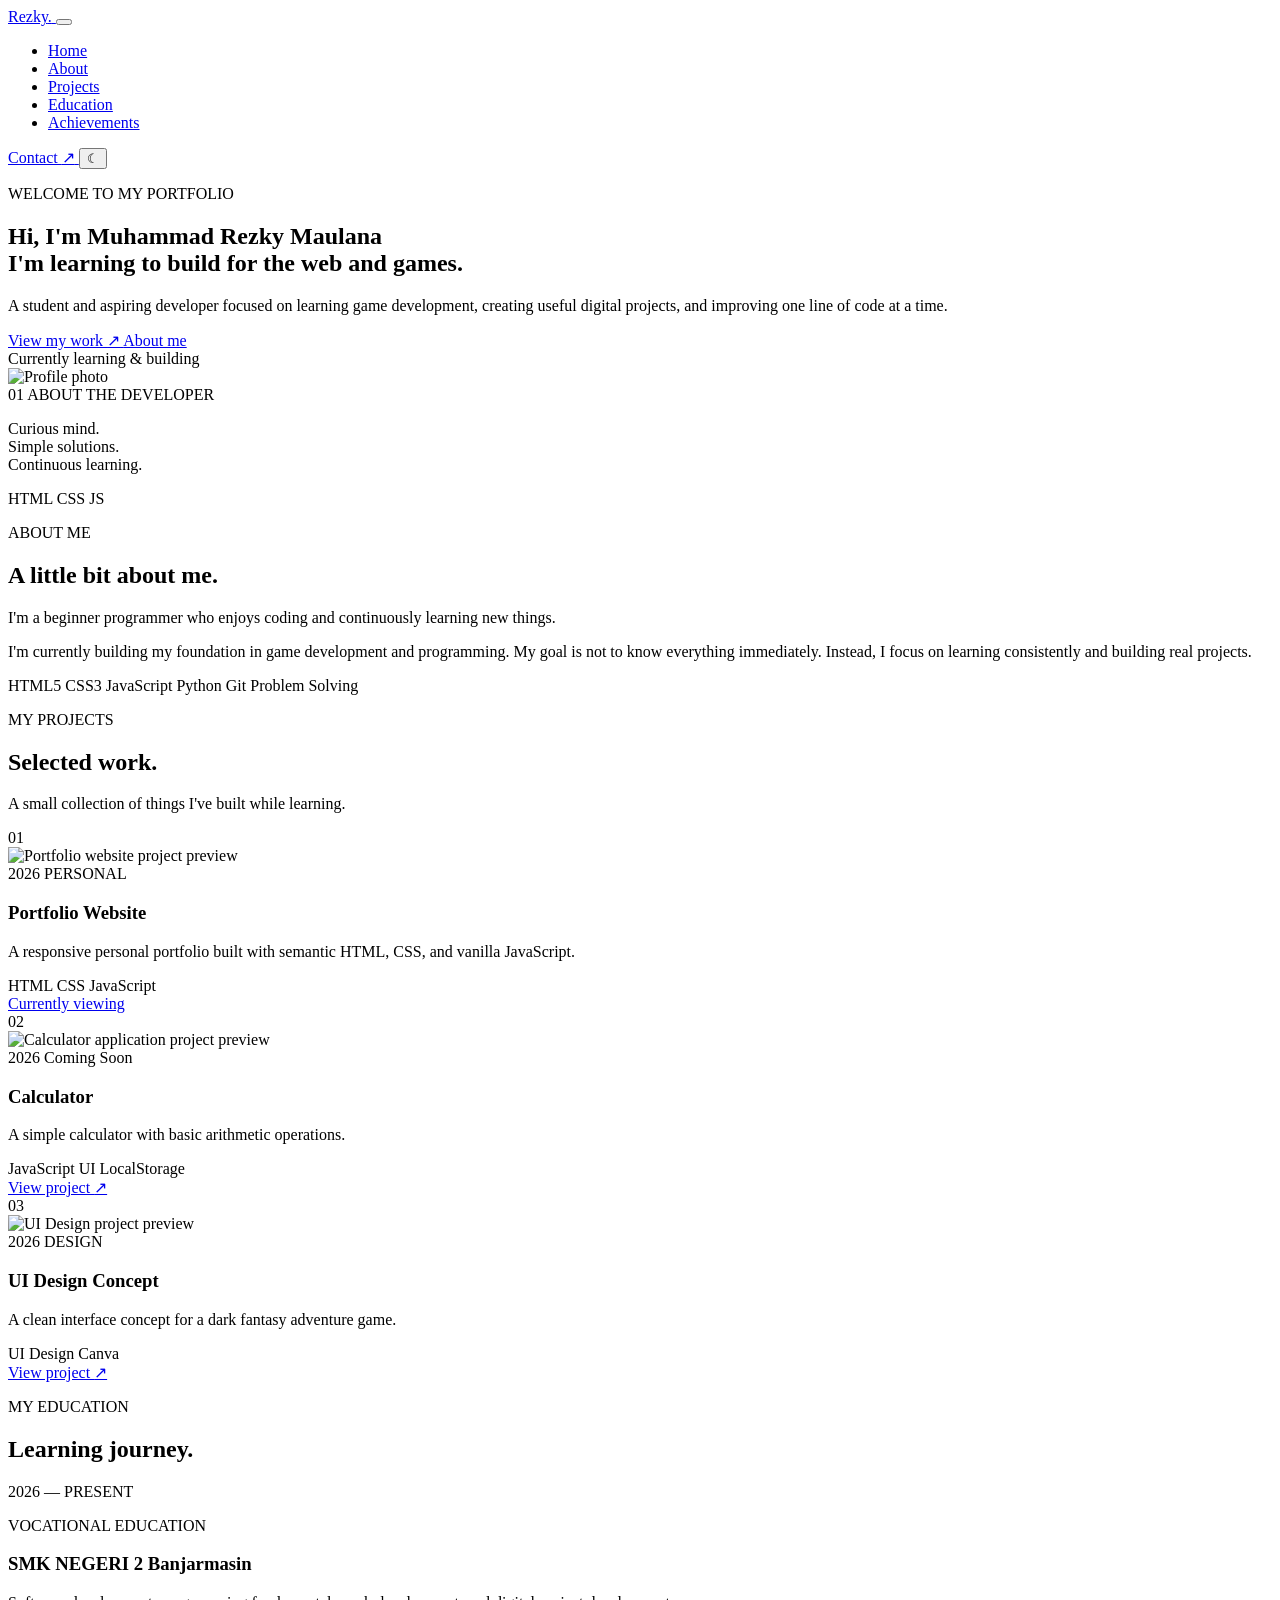
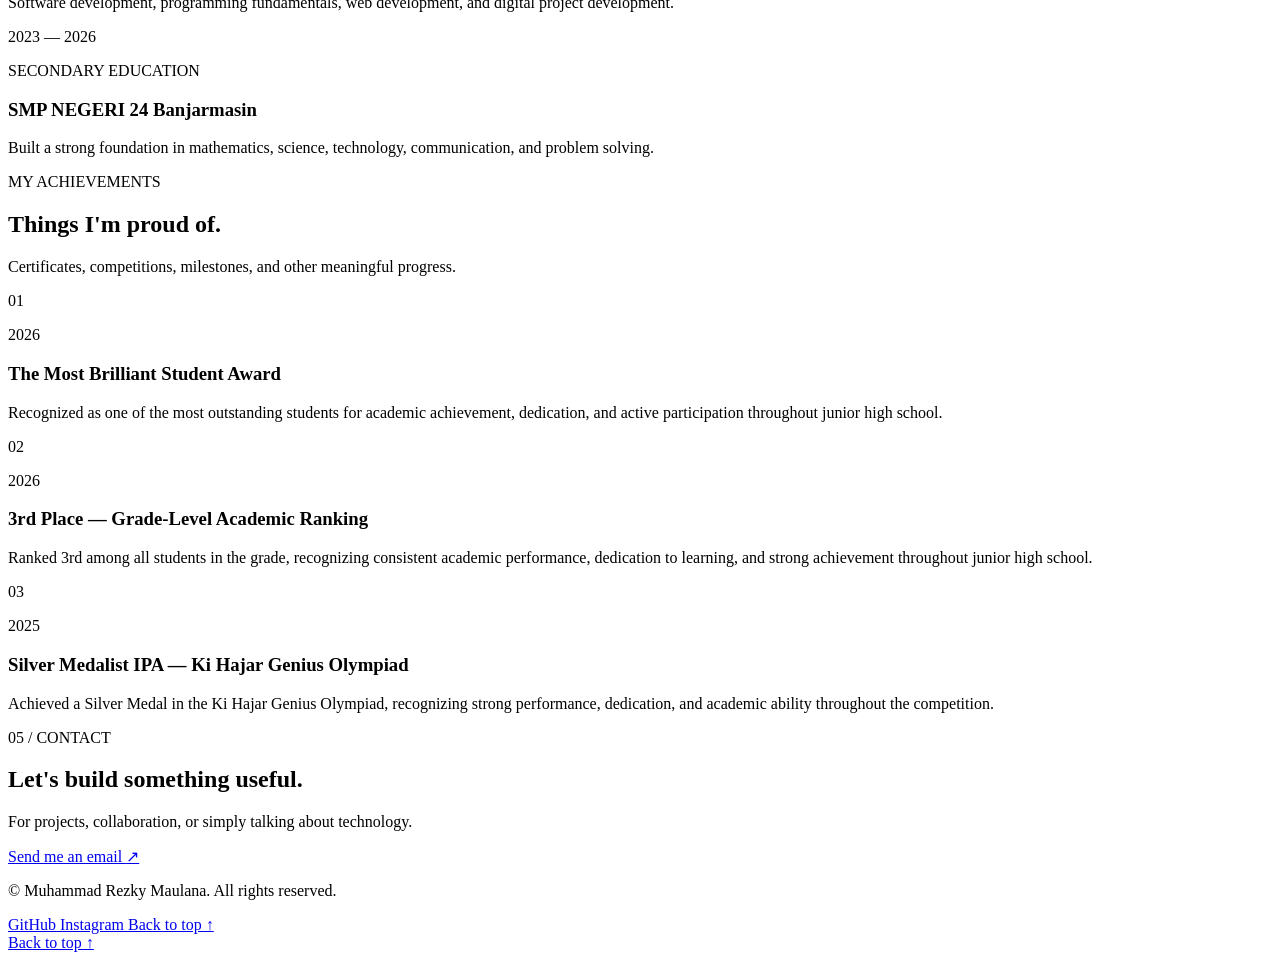
==== index.html @ 8b6373be "Add files via upload" ====
<!DOCTYPE html>
<html lang="en">
<head>
    <meta charset="UTF-8">
    <meta name="viewport" content="width=device-width, initial-scale=1.0">

    <meta
        name="description"
        content="Personal portfolio website showcasing projects, education, and achievements."
    >

    <title>Muhammad Rezky Maulana | Portfolio</title>

    <!-- Google Fonts -->
    <link rel="preconnect" href="https://fonts.googleapis.com">
    <link rel="preconnect" href="https://fonts.gstatic.com" crossorigin>

    <link
        href="https://fonts.googleapis.com/css2?family=DM+Sans:wght@400;500;600;700&family=Space+Grotesk:wght@500;600;700&display=swap"
        rel="stylesheet"
    >

    <!-- CSS -->
    <link rel="stylesheet" href="../css/base.css">
    <link rel="stylesheet" href="../css/layout.css">
    <link rel="stylesheet" href="../css/components.css">
    <link rel="stylesheet" href="../css/sections.css">
    <link rel="stylesheet" href="../css/responsive.css">
</head>

<body>

    <!-- =========================
         SCROLL PROGRESS
    ========================== -->
    <div class="scroll-progress" id="scrollProgress"></div>


    <!-- =========================
         HEADER / NAVIGATION
    ========================== -->
    <header class="site-header" id="siteHeader">

        <nav class="container navbar" aria-label="Main navigation">

            <!-- Logo -->
            <a
                class="brand"
                href="#home"
                aria-label="Homepage"
            >
                Rezky<span>.</span>
            </a>


            <!-- Mobile Menu Button -->
            <button
                class="menu-toggle"
                id="menuToggle"
                aria-label="Open navigation"
                aria-expanded="false"
            >
                <span></span>
                <span></span>
            </button>


            <!-- Navigation Wrapper -->
            <div class="nav-wrapper" id="navWrapper">

                <ul class="nav-links">

                    <li>
                        <a
                            class="nav-link active"
                            href="#home"
                        >
                            Home
                        </a>
                    </li>

                    <li>
                        <a
                            class="nav-link"
                            href="#about"
                        >
                            About
                        </a>
                    </li>

                    <li>
                        <a
                            class="nav-link"
                            href="#projects"
                        >
                            Projects
                        </a>
                    </li>

                    <li>
                        <a
                            class="nav-link"
                            href="#education"
                        >
                            Education
                        </a>
                    </li>

                    <li>
                        <a
                            class="nav-link"
                            href="#achievements"
                        >
                            Achievements
                        </a>
                    </li>

                </ul>


                <!-- Contact Button -->
                <a
                    class="nav-contact"
                    href="#contact"
                >
                    Contact
                    <span>↗</span>
                </a>


                <!-- Theme Toggle -->
                <button
                    class="theme-toggle"
                    id="themeToggle"
                    aria-label="Toggle dark mode"
                >
                    <span id="themeIcon">☾</span>
                </button>
            </div>
        </nav>
    </header>


    <!-- =========================
         MAIN CONTENT
    ========================== -->
    <main>

        <!-- =========================
             HOME / HERO
        ========================== -->
        <section
            class="hero section"
            id="home"
        >

            <div class="container hero-grid">
                <!-- Hero Text -->
                <div class="hero-content reveal">
                    <p class="eyebrow">
                        WELCOME TO MY PORTFOLIO
                    </p>

                    <h1>
                        Hi, I'm
                        <span>Muhammad Rezky Maulana</span>
                        <br>
                        I'm learning to build for the web and games.
                    </h1>

                    <p class="hero-description">
                        A student and aspiring developer focused on
                        learning game development, creating useful
                        digital projects, and improving one line
                        of code at a time.
                    </p>

                    <!-- Hero Buttons -->
                    <div class="hero-actions">

                        <a
                            class="button button-primary"
                            href="#projects"
                        >
                            View my work
                            <span>↗</span>
                        </a>

                        <a
                            class="button button-secondary"
                            href="#about"
                        >
                            About me
                        </a>

                    </div>

                    <!-- Availability -->
                    <div class="availability">

                        <span class="status-dot"></span>

                        Currently learning & building

                    </div>

                </div>

                <!-- Hero Card -->
                <div class="hero-card hero-card-photo reveal reveal-delay">

    <img
        src="../assets/images/Pas_Foto_nobg.png"
        alt="Profile photo"
        class="hero-profile-image"
    >

    <div class="hero-photo-gradient"></div>


    <div class="hero-card-top">

        <span>
            01
        </span>

        <span>
            ABOUT THE DEVELOPER
        </span>

    </div>


    <div class="hero-card-content">

        <p>
            Curious mind.
            <br>
            Simple solutions.
            <br>
            Continuous learning.
        </p>


        <div class="hero-card-bottom">

            <span>
                HTML
            </span>

            <span>
                CSS
            </span>

            <span>
                JS
            </span>

        </div>

    </div>

</div>
        </section>



        <!-- =========================
             ABOUT
        ========================== -->
        <section
            class="section section-muted"
            id="about"
        >

            <div class="container">


                <!-- Section Heading -->
                <div class="section-heading reveal">

                    <p class="eyebrow">
                        ABOUT ME
                    </p>

                    <h2>
                        A little bit about me.
                    </h2>

                </div>



                <div class="about-grid">


                    <!-- About Introduction -->
                    <div class="about-intro reveal">

                        <p class="large-copy">
                            I'm a beginner programmer who enjoys coding 
                            and continuously learning new things.
                        </p>

                    </div>



                    <!-- About Details -->
                    <div class="about-details reveal reveal-delay">

                        <p>
                            I'm currently building my foundation
                            in game development and programming.
                            My goal is not to know everything
                            immediately. Instead, I focus on
                            learning consistently and building
                            real projects.
                        </p>


                        <!-- Skills -->
                        <div class="skill-list">

                            <span>
                                HTML5
                            </span>

                            <span>
                                CSS3
                            </span>

                            <span>
                                JavaScript
                            </span>

                            <span>
                                Python
                            </span>

                            <span>
                                Git
                            </span>

                            <span>
                                Problem Solving
                            </span>

                        </div>

                    </div>

                </div>

            </div>

        </section>

        <!-- =========================
             PROJECTS
        ========================== -->
        <section
            class="section"
            id="projects"
        >

            <div class="container">

                <!-- Section Heading -->
                <div class="section-heading section-heading-row reveal">

                    <div>

                        <p class="eyebrow">
                            MY PROJECTS
                        </p>

                        <h2>
                            Selected work.
                        </h2>

                    </div>

                    <p class="section-note">
                        A small collection of things I've built
                        while learning.
                    </p>

                </div>



                <!-- Project Grid -->
                <div class="project-grid">


                    <!-- Project 01 -->
                    <article class="project-card reveal">

                        <div class="project-number">
                            01
                        </div>


                        <div class="project-visual project-visual-one">

                            <img
                                src="../assets/images/portfolio_preview.png"
                                alt="Portfolio website project preview"
                            >
</div>

                        <div class="project-body">


                            <div class="project-meta">

                                <span>
                                    2026
                                </span>

                                <span>
                                    PERSONAL
                                </span>

                            </div>


                            <h3>
                                Portfolio Website
                            </h3>


                            <p>
                                A responsive personal portfolio
                                built with semantic HTML, CSS,
                                and vanilla JavaScript.
                            </p>


                            <div class="tag-list">

                                <span>
                                    HTML
                                </span>

                                <span>
                                    CSS
                                </span>

                                <span>
                                    JavaScript
                                </span>

                            </div>


                            <a
                                href="#"
                                class="text-link"
                            >
                                Currently viewing
                            </a>

                        </div>

                    </article>



                    <!-- Project 02 -->
                    <article class="project-card reveal reveal-delay">

                        <div class="project-number">
                            02
                        </div>


                        <div class="project-visual project-visual-two">
                            <img
                                src="../assets/images/calculator.png"
                                alt="Calculator application project preview"
                            >
                        </div>


                        <div class="project-body">


                            <div class="project-meta">

                                <span>
                                    2026
                                </span>

                                <span>
                                    Coming Soon
                                </span>

                            </div>


                            <h3>
                                Calculator
                            </h3>


                            <p>
                                A simple calculator with basic arithmetic operations.
                            </p>


                            <div class="tag-list">

                                <span>
                                    JavaScript
                                </span>

                                <span>
                                    UI
                                </span>

                                <span>
                                    LocalStorage
                                </span>

                            </div>


                            <a
                                href="#"
                                class="text-link"
                            >
                                View project
                                <span>↗</span>
                            </a>

                        </div>

                    </article>



                    <!-- Project 03 -->
                    <article class="project-card reveal reveal-delay-2">

                        <div class="project-number">
                            03
                        </div>


                        <div class="project-visual project-visual-three">

                            <img
                                src="../assets/images/ui-design-preview.png"
                                alt="UI Design project preview"
                            >
                        </div>


                        <div class="project-body">


                            <div class="project-meta">

                                <span>
                                    2026
                                </span>

                                <span>
                                    DESIGN
                                </span>

                            </div>


                            <h3>
                                UI Design Concept
                            </h3>


                            <p>
                                A clean interface concept for a
                                dark fantasy adventure game.
                            </p>


                            <div class="tag-list">

                                <span>
                                    UI Design
                                </span>

                                <span>
                                    Canva
                                </span>
                            </div>


                            <a
                                href="#"
                                class="text-link"
                            >
                                View project
                                <span>↗</span>
                            </a>

                        </div>

                    </article>

                </div>

            </div>

        </section>



        <!-- =========================
             EDUCATION
        ========================== -->
        <section
            class="section section-muted"
            id="education"
        >

            <div class="container">


                <!-- Section Heading -->
                <div class="section-heading reveal">

                    <p class="eyebrow">
                        MY EDUCATION
                    </p>

                    <h2>
                        Learning journey.
                    </h2>

                </div>



                <!-- Timeline -->
                <div class="timeline">


                    <!-- Education 01 -->
                    <article class="timeline-item reveal">

                        <div class="timeline-date">
                            2026 — PRESENT
                        </div>


                        <div class="timeline-marker"></div>


                        <div class="timeline-content">

                            <p class="timeline-type">
                                VOCATIONAL EDUCATION
                            </p>

                            <h3>
                                SMK NEGERI 2 Banjarmasin
                            </h3>

                            <p>
                                Software development,
                                programming fundamentals,
                                web development, and digital
                                project development.
                            </p>

                        </div>

                    </article>



                    <!-- Education 02 -->
                    <article class="timeline-item reveal">

                        <div class="timeline-date">
                            2023 — 2026
                        </div>


                        <div class="timeline-marker"></div>


                        <div class="timeline-content">

                            <p class="timeline-type">
                                SECONDARY EDUCATION
                            </p>

                            <h3>
                                SMP NEGERI 24 Banjarmasin
                            </h3>

                            <p>
                                Built a strong foundation in mathematics,
                                science, technology, communication,
                                and problem solving.
                            </p>

                        </div>

                    </article>

                </div>

            </div>

        </section>



        <!-- =========================
             ACHIEVEMENTS
        ========================== -->
        <section
            class="section"
            id="achievements"
        >

            <div class="container">


                <!-- Section Heading -->
                <div class="section-heading section-heading-row reveal">

                    <div>

                        <p class="eyebrow">
                            MY ACHIEVEMENTS
                        </p>

                        <h2>
                            Things I'm proud of.
                        </h2>

                    </div>


                    <p class="section-note">
                        Certificates, competitions, milestones,
                        and other meaningful progress.
                    </p>

                </div>



                <!-- Achievement Grid -->
                <div class="achievement-grid">


                    <!-- Achievement 01 -->
                    <article class="achievement-card reveal">

                        <span class="achievement-icon">
                            01
                        </span>


                        <div>

                            <p class="achievement-year">
                                2026
                            </p>

                            <h3>
                                The Most Brilliant Student Award
                            </h3>

                            <p>
                                Recognized as one of the most outstanding students for academic achievement,
                                dedication, and active participation throughout junior high school.
                            </p>

                        </div>

                    </article>



                    <!-- Achievement 02 -->
                    <article class="achievement-card reveal reveal-delay">

                        <span class="achievement-icon">
                            02
                        </span>


                        <div>

                            <p class="achievement-year">
                                2026
                            </p>

                            <h3>
                                3rd Place — Grade-Level Academic Ranking
                            </h3>

                            <p>
                                Ranked 3rd among all students in the grade,
                                recognizing consistent academic performance, dedication to learning,
                                and strong achievement throughout junior high school.

                            </p>
                        </div>
                    </article>


                    <!-- Achievement 03 -->
                    <article class="achievement-card reveal reveal-delay-2">

                        <span class="achievement-icon">
                            03
                        </span>


                        <div>

                            <p class="achievement-year">
                                2025
                            </p>

                            <h3>
                                Silver Medalist IPA — Ki Hajar Genius Olympiad
                            </h3>

                            <p>
                                Achieved a Silver Medal in the Ki Hajar Genius Olympiad,
                                recognizing strong performance, dedication, 
                                and academic ability throughout the competition.

                            </p>

                        </div>

                    </article>

                </div>

            </div>

        </section>



        <!-- =========================
             CONTACT
        ========================== -->
        <section
            class="contact-section"
            id="contact"
        >

            <div class="container contact-inner reveal">

                <p class="eyebrow">
                    05 / CONTACT
                </p>


                <h2>
                    Let's build something useful.
                </h2>


                <p>
                    For projects, collaboration, or simply
                    talking about technology.
                </p>


                <a 
                    class="button button-light"
                    href="https://mail.google.com/mail/?view=cm&fs=1&to=rezkymaulana22111@gmail.com"
                    target="_blank"
                    rel="noopener noreferrer"
                    >
                    Send me an email
                    <span>↗</span>
                </a>
            </div>
        </section>
    </main>


    <!-- =========================
         FOOTER
    ========================== -->
    <footer class="site-footer">

        <div class="container footer-inner">

            <p>
                ©
                <span id="currentYear"></span>
                Muhammad Rezky Maulana. All rights reserved.
            </p>


            <div class="footer-links">

                <a
                    href="https://github.com/Rezkyy-prg"
                    target="_blank"
                    rel="noopener noreferrer"
                    aria-label="GitHub"
                    >
                    GitHub
                </a>

                <a
                    href="https://www.instagram.com/mrezkymln"
                    target="_blank"
                    rel="noopener noreferrer"
                    aria-label="Instagram"
                    >
                    Instagram
                </a>

                <a href="#home">
                    Back to top ↑
                </a>
            </div>
        </div>

                </a>

                <a href="#home">
                    Back to top ↑
                </a>

            </div>

        </div>

    </footer>



    <!-- =========================
         JAVASCRIPT
    ========================== -->

    <!-- Theme -->
    <script src="../js/theme.js"></script>

    <!-- Navigation -->
    <script src="../js/navigation.js"></script>

    <!-- Animations -->
    <script src="../js/animations.js"></script>

    <!-- Main -->
    <script src="../js/main.js"></script>

</body>
</html>
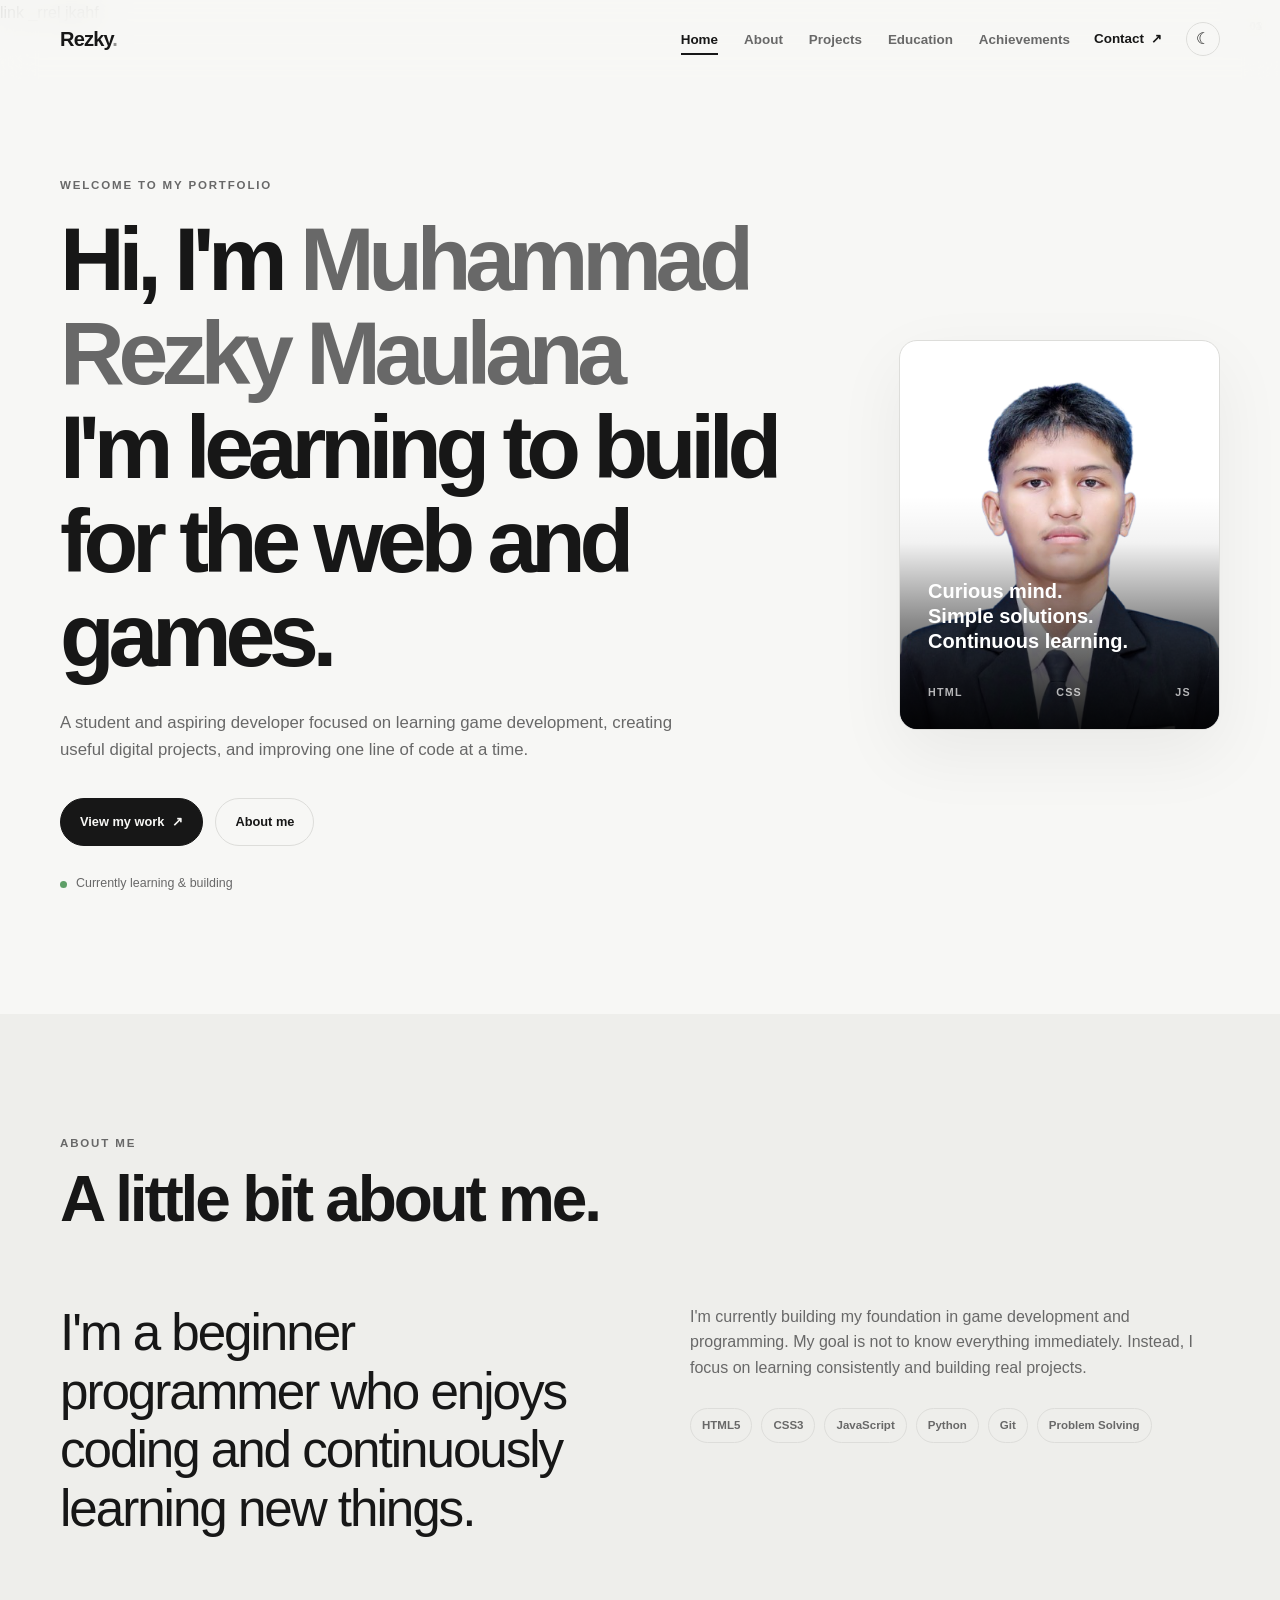
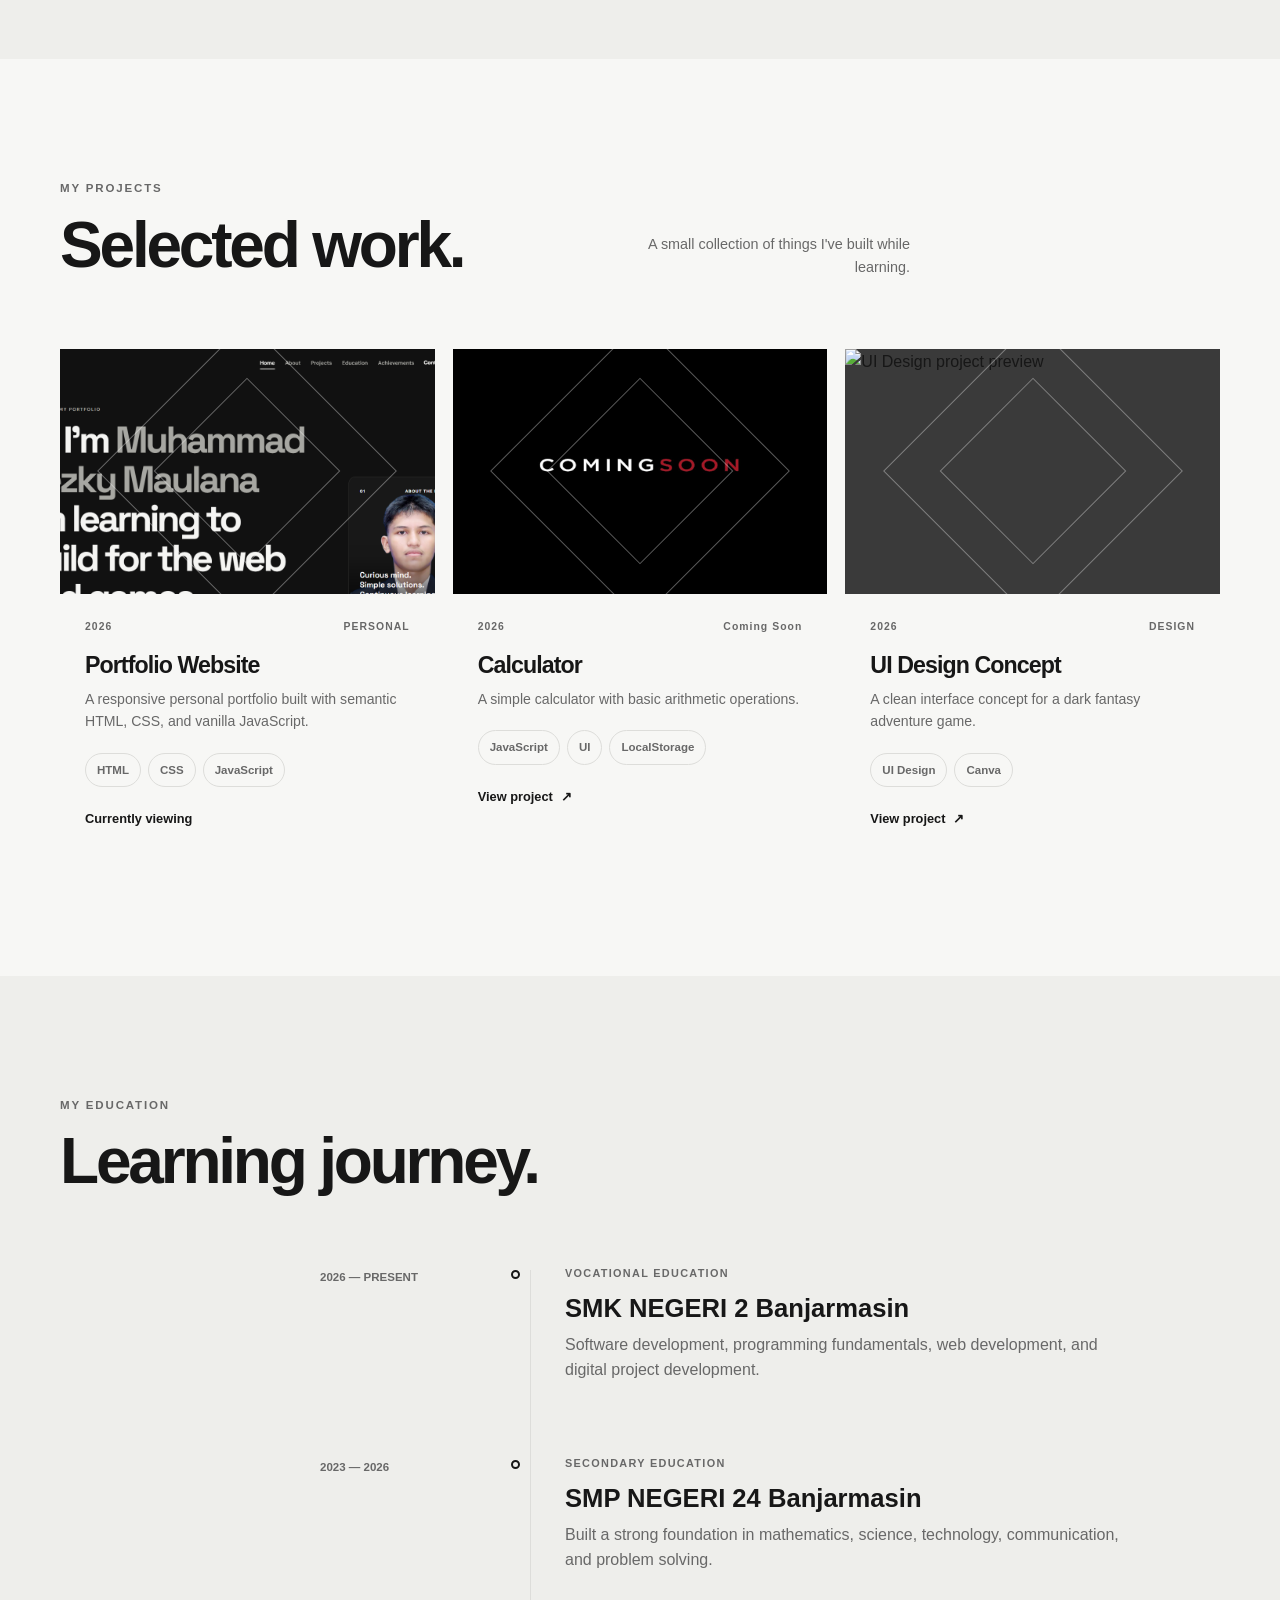
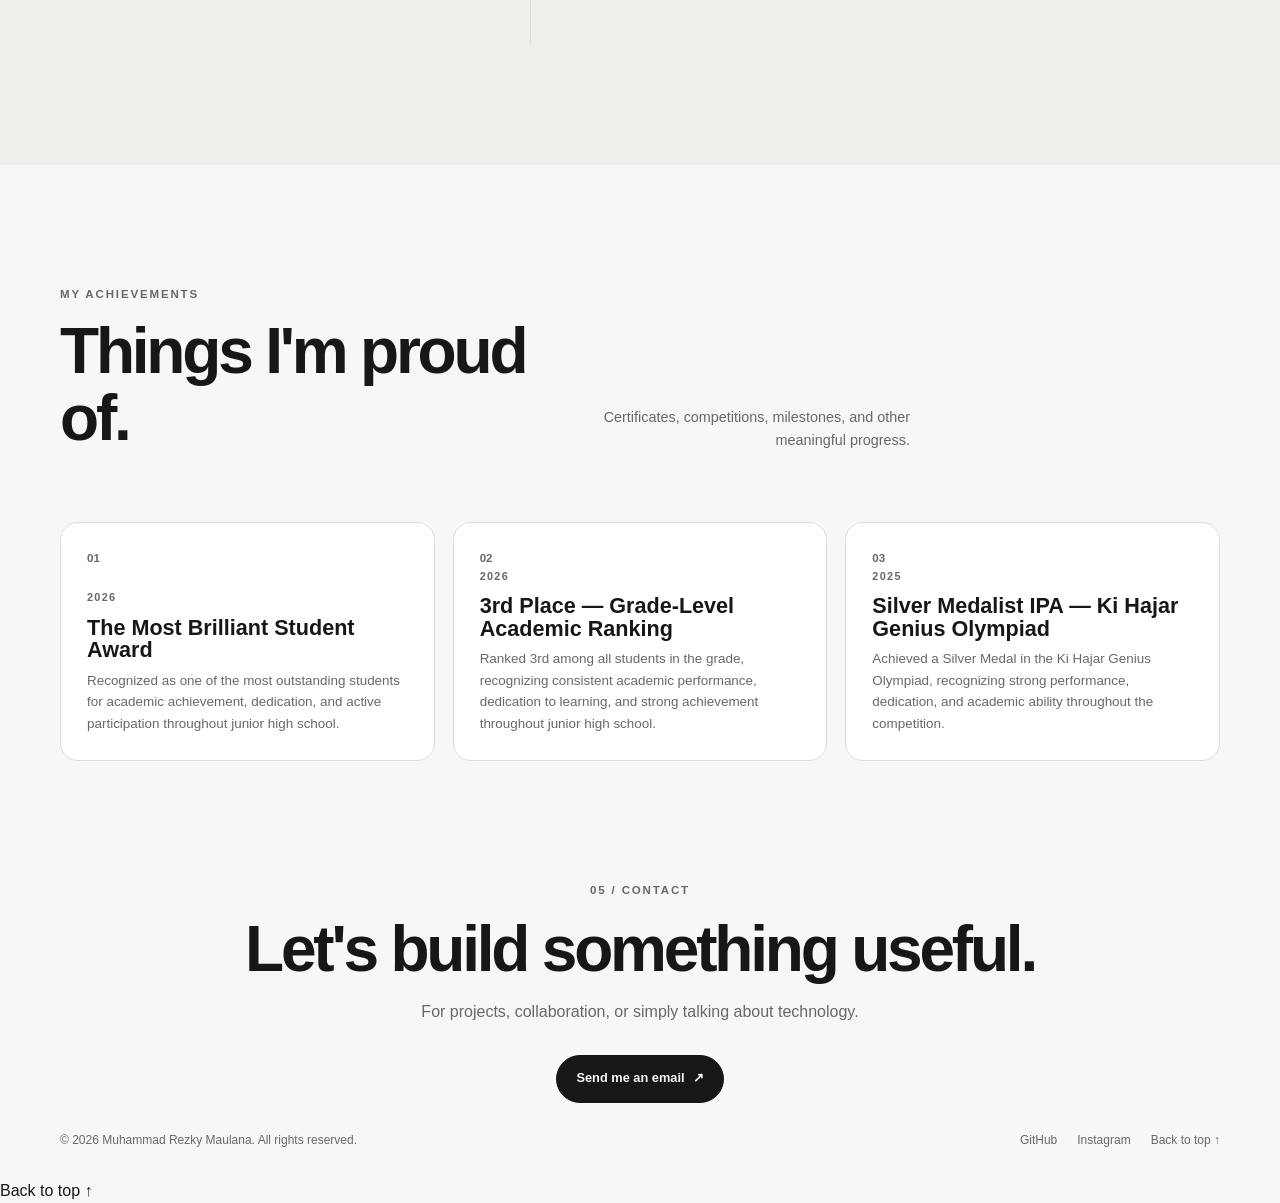
==== commit 44b68a22: "Move index to root" ====
--- a/index.html
+++ b/index.html
@@ -1,968 +1,960 @@
-<!DOCTYPE html>
-<html lang="en">
-<head>
-    <meta charset="UTF-8">
-    <meta name="viewport" content="width=device-width, initial-scale=1.0">
-
-    <meta
-        name="description"
-        content="Personal portfolio website showcasing projects, education, and achievements."
-    >
-
-    <title>Muhammad Rezky Maulana | Portfolio</title>
-
-    <!-- Google Fonts -->
-    <link rel="preconnect" href="https://fonts.googleapis.com">
-    <link rel="preconnect" href="https://fonts.gstatic.com" crossorigin>
-
-    <link
-        href="https://fonts.googleapis.com/css2?family=DM+Sans:wght@400;500;600;700&family=Space+Grotesk:wght@500;600;700&display=swap"
-        rel="stylesheet"
-    >
-
-    <!-- CSS -->
-    <link rel="stylesheet" href="../css/base.css">
-    <link rel="stylesheet" href="../css/layout.css">
-    <link rel="stylesheet" href="../css/components.css">
-    <link rel="stylesheet" href="../css/sections.css">
-    <link rel="stylesheet" href="../css/responsive.css">
-</head>
-
-<body>
-
-    <!-- =========================
-         SCROLL PROGRESS
-    ========================== -->
-    <div class="scroll-progress" id="scrollProgress"></div>
-
-
-    <!-- =========================
-         HEADER / NAVIGATION
-    ========================== -->
-    <header class="site-header" id="siteHeader">
-
-        <nav class="container navbar" aria-label="Main navigation">
-
-            <!-- Logo -->
-            <a
-                class="brand"
-                href="#home"
-                aria-label="Homepage"
-            >
-                Rezky<span>.</span>
-            </a>
-
-
-            <!-- Mobile Menu Button -->
-            <button
-                class="menu-toggle"
-                id="menuToggle"
-                aria-label="Open navigation"
-                aria-expanded="false"
-            >
-                <span></span>
-                <span></span>
-            </button>
-
-
-            <!-- Navigation Wrapper -->
-            <div class="nav-wrapper" id="navWrapper">
-
-                <ul class="nav-links">
-
-                    <li>
-                        <a
-                            class="nav-link active"
-                            href="#home"
-                        >
-                            Home
-                        </a>
-                    </li>
-
-                    <li>
-                        <a
-                            class="nav-link"
-                            href="#about"
-                        >
-                            About
-                        </a>
-                    </li>
-
-                    <li>
-                        <a
-                            class="nav-link"
-                            href="#projects"
-                        >
-                            Projects
-                        </a>
-                    </li>
-
-                    <li>
-                        <a
-                            class="nav-link"
-                            href="#education"
-                        >
-                            Education
-                        </a>
-                    </li>
-
-                    <li>
-                        <a
-                            class="nav-link"
-                            href="#achievements"
-                        >
-                            Achievements
-                        </a>
-                    </li>
-
-                </ul>
-
-
-                <!-- Contact Button -->
-                <a
-                    class="nav-contact"
-                    href="#contact"
-                >
-                    Contact
-                    <span>↗</span>
-                </a>
-
-
-                <!-- Theme Toggle -->
-                <button
-                    class="theme-toggle"
-                    id="themeToggle"
-                    aria-label="Toggle dark mode"
-                >
-                    <span id="themeIcon">☾</span>
-                </button>
-            </div>
-        </nav>
-    </header>
-
-
-    <!-- =========================
-         MAIN CONTENT
-    ========================== -->
-    <main>
-
-        <!-- =========================
-             HOME / HERO
-        ========================== -->
-        <section
-            class="hero section"
-            id="home"
-        >
-
-            <div class="container hero-grid">
-                <!-- Hero Text -->
-                <div class="hero-content reveal">
-                    <p class="eyebrow">
-                        WELCOME TO MY PORTFOLIO
-                    </p>
-
-                    <h1>
-                        Hi, I'm
-                        <span>Muhammad Rezky Maulana</span>
-                        <br>
-                        I'm learning to build for the web and games.
-                    </h1>
-
-                    <p class="hero-description">
-                        A student and aspiring developer focused on
-                        learning game development, creating useful
-                        digital projects, and improving one line
-                        of code at a time.
-                    </p>
-
-                    <!-- Hero Buttons -->
-                    <div class="hero-actions">
-
-                        <a
-                            class="button button-primary"
-                            href="#projects"
-                        >
-                            View my work
-                            <span>↗</span>
-                        </a>
-
-                        <a
-                            class="button button-secondary"
-                            href="#about"
-                        >
-                            About me
-                        </a>
-
-                    </div>
-
-                    <!-- Availability -->
-                    <div class="availability">
-
-                        <span class="status-dot"></span>
-
-                        Currently learning & building
-
-                    </div>
-
-                </div>
-
-                <!-- Hero Card -->
-                <div class="hero-card hero-card-photo reveal reveal-delay">
-
-    <img
-        src="../assets/images/Pas_Foto_nobg.png"
-        alt="Profile photo"
-        class="hero-profile-image"
-    >
-
-    <div class="hero-photo-gradient"></div>
-
-
-    <div class="hero-card-top">
-
-        <span>
-            01
-        </span>
-
-        <span>
-            ABOUT THE DEVELOPER
-        </span>
-
-    </div>
-
-
-    <div class="hero-card-content">
-
-        <p>
-            Curious mind.
-            <br>
-            Simple solutions.
-            <br>
-            Continuous learning.
-        </p>
-
-
-        <div class="hero-card-bottom">
-
-            <span>
-                HTML
-            </span>
-
-            <span>
-                CSS
-            </span>
-
-            <span>
-                JS
-            </span>
-
-        </div>
-
-    </div>
-
-</div>
-        </section>
-
-
-
-        <!-- =========================
-             ABOUT
-        ========================== -->
-        <section
-            class="section section-muted"
-            id="about"
-        >
-
-            <div class="container">
-
-
-                <!-- Section Heading -->
-                <div class="section-heading reveal">
-
-                    <p class="eyebrow">
-                        ABOUT ME
-                    </p>
-
-                    <h2>
-                        A little bit about me.
-                    </h2>
-
-                </div>
-
-
-
-                <div class="about-grid">
-
-
-                    <!-- About Introduction -->
-                    <div class="about-intro reveal">
-
-                        <p class="large-copy">
-                            I'm a beginner programmer who enjoys coding 
-                            and continuously learning new things.
-                        </p>
-
-                    </div>
-
-
-
-                    <!-- About Details -->
-                    <div class="about-details reveal reveal-delay">
-
-                        <p>
-                            I'm currently building my foundation
-                            in game development and programming.
-                            My goal is not to know everything
-                            immediately. Instead, I focus on
-                            learning consistently and building
-                            real projects.
-                        </p>
-
-
-                        <!-- Skills -->
-                        <div class="skill-list">
-
-                            <span>
-                                HTML5
-                            </span>
-
-                            <span>
-                                CSS3
-                            </span>
-
-                            <span>
-                                JavaScript
-                            </span>
-
-                            <span>
-                                Python
-                            </span>
-
-                            <span>
-                                Git
-                            </span>
-
-                            <span>
-                                Problem Solving
-                            </span>
-
-                        </div>
-
-                    </div>
-
-                </div>
-
-            </div>
-
-        </section>
-
-        <!-- =========================
-             PROJECTS
-        ========================== -->
-        <section
-            class="section"
-            id="projects"
-        >
-
-            <div class="container">
-
-                <!-- Section Heading -->
-                <div class="section-heading section-heading-row reveal">
-
-                    <div>
-
-                        <p class="eyebrow">
-                            MY PROJECTS
-                        </p>
-
-                        <h2>
-                            Selected work.
-                        </h2>
-
-                    </div>
-
-                    <p class="section-note">
-                        A small collection of things I've built
-                        while learning.
-                    </p>
-
-                </div>
-
-
-
-                <!-- Project Grid -->
-                <div class="project-grid">
-
-
-                    <!-- Project 01 -->
-                    <article class="project-card reveal">
-
-                        <div class="project-number">
-                            01
-                        </div>
-
-
-                        <div class="project-visual project-visual-one">
-
-                            <img
-                                src="../assets/images/portfolio_preview.png"
-                                alt="Portfolio website project preview"
-                            >
-</div>
-
-                        <div class="project-body">
-
-
-                            <div class="project-meta">
-
-                                <span>
-                                    2026
-                                </span>
-
-                                <span>
-                                    PERSONAL
-                                </span>
-
-                            </div>
-
-
-                            <h3>
-                                Portfolio Website
-                            </h3>
-
-
-                            <p>
-                                A responsive personal portfolio
-                                built with semantic HTML, CSS,
-                                and vanilla JavaScript.
-                            </p>
-
-
-                            <div class="tag-list">
-
-                                <span>
-                                    HTML
-                                </span>
-
-                                <span>
-                                    CSS
-                                </span>
-
-                                <span>
-                                    JavaScript
-                                </span>
-
-                            </div>
-
-
-                            <a
-                                href="#"
-                                class="text-link"
-                            >
-                                Currently viewing
-                            </a>
-
-                        </div>
-
-                    </article>
-
-
-
-                    <!-- Project 02 -->
-                    <article class="project-card reveal reveal-delay">
-
-                        <div class="project-number">
-                            02
-                        </div>
-
-
-                        <div class="project-visual project-visual-two">
-                            <img
-                                src="../assets/images/calculator.png"
-                                alt="Calculator application project preview"
-                            >
-                        </div>
-
-
-                        <div class="project-body">
-
-
-                            <div class="project-meta">
-
-                                <span>
-                                    2026
-                                </span>
-
-                                <span>
-                                    Coming Soon
-                                </span>
-
-                            </div>
-
-
-                            <h3>
-                                Calculator
-                            </h3>
-
-
-                            <p>
-                                A simple calculator with basic arithmetic operations.
-                            </p>
-
-
-                            <div class="tag-list">
-
-                                <span>
-                                    JavaScript
-                                </span>
-
-                                <span>
-                                    UI
-                                </span>
-
-                                <span>
-                                    LocalStorage
-                                </span>
-
-                            </div>
-
-
-                            <a
-                                href="#"
-                                class="text-link"
-                            >
-                                View project
-                                <span>↗</span>
-                            </a>
-
-                        </div>
-
-                    </article>
-
-
-
-                    <!-- Project 03 -->
-                    <article class="project-card reveal reveal-delay-2">
-
-                        <div class="project-number">
-                            03
-                        </div>
-
-
-                        <div class="project-visual project-visual-three">
-
-                            <img
-                                src="../assets/images/ui-design-preview.png"
-                                alt="UI Design project preview"
-                            >
-                        </div>
-
-
-                        <div class="project-body">
-
-
-                            <div class="project-meta">
-
-                                <span>
-                                    2026
-                                </span>
-
-                                <span>
-                                    DESIGN
-                                </span>
-
-                            </div>
-
-
-                            <h3>
-                                UI Design Concept
-                            </h3>
-
-
-                            <p>
-                                A clean interface concept for a
-                                dark fantasy adventure game.
-                            </p>
-
-
-                            <div class="tag-list">
-
-                                <span>
-                                    UI Design
-                                </span>
-
-                                <span>
-                                    Canva
-                                </span>
-                            </div>
-
-
-                            <a
-                                href="#"
-                                class="text-link"
-                            >
-                                View project
-                                <span>↗</span>
-                            </a>
-
-                        </div>
-
-                    </article>
-
-                </div>
-
-            </div>
-
-        </section>
-
-
-
-        <!-- =========================
-             EDUCATION
-        ========================== -->
-        <section
-            class="section section-muted"
-            id="education"
-        >
-
-            <div class="container">
-
-
-                <!-- Section Heading -->
-                <div class="section-heading reveal">
-
-                    <p class="eyebrow">
-                        MY EDUCATION
-                    </p>
-
-                    <h2>
-                        Learning journey.
-                    </h2>
-
-                </div>
-
-
-
-                <!-- Timeline -->
-                <div class="timeline">
-
-
-                    <!-- Education 01 -->
-                    <article class="timeline-item reveal">
-
-                        <div class="timeline-date">
-                            2026 — PRESENT
-                        </div>
-
-
-                        <div class="timeline-marker"></div>
-
-
-                        <div class="timeline-content">
-
-                            <p class="timeline-type">
-                                VOCATIONAL EDUCATION
-                            </p>
-
-                            <h3>
-                                SMK NEGERI 2 Banjarmasin
-                            </h3>
-
-                            <p>
-                                Software development,
-                                programming fundamentals,
-                                web development, and digital
-                                project development.
-                            </p>
-
-                        </div>
-
-                    </article>
-
-
-
-                    <!-- Education 02 -->
-                    <article class="timeline-item reveal">
-
-                        <div class="timeline-date">
-                            2023 — 2026
-                        </div>
-
-
-                        <div class="timeline-marker"></div>
-
-
-                        <div class="timeline-content">
-
-                            <p class="timeline-type">
-                                SECONDARY EDUCATION
-                            </p>
-
-                            <h3>
-                                SMP NEGERI 24 Banjarmasin
-                            </h3>
-
-                            <p>
-                                Built a strong foundation in mathematics,
-                                science, technology, communication,
-                                and problem solving.
-                            </p>
-
-                        </div>
-
-                    </article>
-
-                </div>
-
-            </div>
-
-        </section>
-
-
-
-        <!-- =========================
-             ACHIEVEMENTS
-        ========================== -->
-        <section
-            class="section"
-            id="achievements"
-        >
-
-            <div class="container">
-
-
-                <!-- Section Heading -->
-                <div class="section-heading section-heading-row reveal">
-
-                    <div>
-
-                        <p class="eyebrow">
-                            MY ACHIEVEMENTS
-                        </p>
-
-                        <h2>
-                            Things I'm proud of.
-                        </h2>
-
-                    </div>
-
-
-                    <p class="section-note">
-                        Certificates, competitions, milestones,
-                        and other meaningful progress.
-                    </p>
-
-                </div>
-
-
-
-                <!-- Achievement Grid -->
-                <div class="achievement-grid">
-
-
-                    <!-- Achievement 01 -->
-                    <article class="achievement-card reveal">
-
-                        <span class="achievement-icon">
-                            01
-                        </span>
-
-
-                        <div>
-
-                            <p class="achievement-year">
-                                2026
-                            </p>
-
-                            <h3>
-                                The Most Brilliant Student Award
-                            </h3>
-
-                            <p>
-                                Recognized as one of the most outstanding students for academic achievement,
-                                dedication, and active participation throughout junior high school.
-                            </p>
-
-                        </div>
-
-                    </article>
-
-
-
-                    <!-- Achievement 02 -->
-                    <article class="achievement-card reveal reveal-delay">
-
-                        <span class="achievement-icon">
-                            02
-                        </span>
-
-
-                        <div>
-
-                            <p class="achievement-year">
-                                2026
-                            </p>
-
-                            <h3>
-                                3rd Place — Grade-Level Academic Ranking
-                            </h3>
-
-                            <p>
-                                Ranked 3rd among all students in the grade,
-                                recognizing consistent academic performance, dedication to learning,
-                                and strong achievement throughout junior high school.
-
-                            </p>
-                        </div>
-                    </article>
-
-
-                    <!-- Achievement 03 -->
-                    <article class="achievement-card reveal reveal-delay-2">
-
-                        <span class="achievement-icon">
-                            03
-                        </span>
-
-
-                        <div>
-
-                            <p class="achievement-year">
-                                2025
-                            </p>
-
-                            <h3>
-                                Silver Medalist IPA — Ki Hajar Genius Olympiad
-                            </h3>
-
-                            <p>
-                                Achieved a Silver Medal in the Ki Hajar Genius Olympiad,
-                                recognizing strong performance, dedication, 
-                                and academic ability throughout the competition.
-
-                            </p>
-
-                        </div>
-
-                    </article>
-
-                </div>
-
-            </div>
-
-        </section>
-
-
-
-        <!-- =========================
-             CONTACT
-        ========================== -->
-        <section
-            class="contact-section"
-            id="contact"
-        >
-
-            <div class="container contact-inner reveal">
-
-                <p class="eyebrow">
-                    05 / CONTACT
-                </p>
-
-
-                <h2>
-                    Let's build something useful.
-                </h2>
-
-
-                <p>
-                    For projects, collaboration, or simply
-                    talking about technology.
-                </p>
-
-
-                <a 
-                    class="button button-light"
-                    href="https://mail.google.com/mail/?view=cm&fs=1&to=rezkymaulana22111@gmail.com"
-                    target="_blank"
-                    rel="noopener noreferrer"
-                    >
-                    Send me an email
-                    <span>↗</span>
-                </a>
-            </div>
-        </section>
-    </main>
-
-
-    <!-- =========================
-         FOOTER
-    ========================== -->
-    <footer class="site-footer">
-
-        <div class="container footer-inner">
-
-            <p>
-                ©
-                <span id="currentYear"></span>
-                Muhammad Rezky Maulana. All rights reserved.
-            </p>
-
-
-            <div class="footer-links">
-
-                <a
-                    href="https://github.com/Rezkyy-prg"
-                    target="_blank"
-                    rel="noopener noreferrer"
-                    aria-label="GitHub"
-                    >
-                    GitHub
-                </a>
-
-                <a
-                    href="https://www.instagram.com/mrezkymln"
-                    target="_blank"
-                    rel="noopener noreferrer"
-                    aria-label="Instagram"
-                    >
-                    Instagram
-                </a>
-
-                <a href="#home">
-                    Back to top ↑
-                </a>
-            </div>
-        </div>
-
-                </a>
-
-                <a href="#home">
-                    Back to top ↑
-                </a>
-
-            </div>
-
-        </div>
-
-    </footer>
-
-
-
-    <!-- =========================
-         JAVASCRIPT
-    ========================== -->
-
-    <!-- Theme -->
-    <script src="../js/theme.js"></script>
-
-    <!-- Navigation -->
-    <script src="../js/navigation.js"></script>
-
-    <!-- Animations -->
-    <script src="../js/animations.js"></script>
-
-    <!-- Main -->
-    <script src="../js/main.js"></script>
-
-</body>
+<!DOCTYPE html>
+<html lang="en">
+<head>
+    <meta charset="UTF-8">
+    <meta name="viewport" content="width=device-width, initial-scale=1.0">
+
+    <meta
+        name="description"
+        content="Personal portfolio website showcasing projects, education, and achievements."
+    >
+
+    <title>Muhammad Rezky Maulana | Portfolio</title>
+
+    <!-- Google Fonts -->
+    <link rel="preconnect" href="https://fonts.googleapis.com">
+    <link rel="preconnect" href="https://fonts.gstatic.com" crossorigin>
+
+    <link
+        href="https://fonts.googleapis.com/css2?family=DM+Sans:wght@400;500;600;700&family=Space+Grotesk:wght@500;600;700&display=swap"
+        rel="stylesheet"
+    >
+
+    <!-- CSS -->
+    <link rel="stylesheet" href="../css/base.css">
+    <link rel="stylesheet" href="../css/layout.css">
+    <link rel="stylesheet" href="../css/components.css">
+    <link rel="jasuhauhbl;idfkoijjdfjsstylesheet" href="../css/sections.css">
+    <link rel="stylesheet" href="../css/responsive.css">
+    link _rrel jkahf
+</head>
+
+<body>
+
+    <!-- =========================
+         SCROLL PROGRESS
+    ========================== -->
+    <div class="scroll-progress" id="scrollProgress"></div>
+
+
+    <!-- =========================
+         HEADER / NAVIGATION
+    ========================== -->
+    <header class="site-header" id="siteHeader">
+
+        <nav class="container navbar" aria-label="Main navigation">
+
+            <!-- Logo -->
+            <a
+                class="brand"
+                href="#home"
+                aria-label="Homepage"
+            >
+                Rezky<span>.</span>
+            </a>
+
+
+            <!-- Mobile Menu Button -->
+            <button
+                class="menu-toggle"
+                id="menuToggle"
+                aria-label="Open navigation"
+                aria-expanded="false"
+            >
+                <span></span>
+                <span></span>
+            </button>
+
+
+            <!-- Navigation Wrapper -->
+            <div class="nav-wrapper" id="navWrapper">
+
+                <ul class="nav-links">
+
+                    <li>
+                        <a
+                            class="nav-link active"
+                            href="#home"
+                        >
+                            Home
+                        </a>
+                    </li>
+
+                    <li>
+                        <a
+                            class="nav-link"
+                            href="#about"
+                        >
+                            About
+                        </a>
+                    </li>
+
+                    <li>
+                        <a
+                            class="nav-link"
+                            href="#projects"
+                        >
+                            Projects
+                        </a>
+                    </li>
+
+                    <li>
+                        <a
+                            class="nav-link"
+                            href="#education"
+                        >
+                            Education
+                        </a>
+                    </li>
+
+                    <li>
+                        <a
+                            class="nav-link"
+                            href="#achievements"
+                        >
+                            Achievements
+                        </a>
+                    </li>
+
+                </ul>
+
+
+                <!-- Contact Button -->
+                <a
+                    class="nav-contact"
+                    href="#contact"
+                >
+                    Contact
+                    <span>↗</span>
+                </a>
+
+
+                <!-- Theme Toggle -->
+                <button
+                    class="theme-toggle"
+                    id="themeToggle"
+                    aria-label="Toggle dark mode"
+                >
+                    <span id="themeIcon">☾</span>
+                </button>
+            </div>
+        </nav>
+    </header>
+
+
+    <!-- =========================
+         MAIN CONTENT
+    ========================== -->
+    <main>
+
+        <!-- =========================
+             HOME / HERO
+        ========================== -->
+        <section
+            class="hero section"
+            id="home"
+        >
+
+            <div class="container hero-grid">
+                <!-- Hero Text -->
+                <div class="hero-content reveal">
+                    <p class="eyebrow">
+                        WELCOME TO MY PORTFOLIO
+                    </p>
+
+                    <h1>
+                        Hi, I'm
+                        <span>Muhammad Rezky Maulana</span>
+                        <br>
+                        I'm learning to build for the web and games.
+                    </h1>
+
+                    <p class="hero-description">
+                        A student and aspiring developer focused on
+                        learning game development, creating useful
+                        digital projects, and improving one line
+                        of code at a time.
+                    </p>
+
+                    <!-- Hero Buttons -->
+                    <div class="hero-actions">
+
+                        <a
+                            class="button button-primary"
+                            href="#projects"
+                        >
+                            View my work
+                            <span>↗</span>
+                        </a>
+
+                        <a
+                            class="button button-secondary"
+                            href="#about"
+                        >
+                            About me
+                        </a>
+
+                    </div>
+
+                    <!-- Availability -->
+                    <div class="availability">
+
+                        <span class="status-dot"></span>
+
+                        Currently learning & building
+
+                    </div>
+
+                </div>
+
+                <!-- Hero Card -->
+                <div class="hero-card hero-card-photo reveal reveal-delay">
+
+    <img
+        src="../assets/images/Pas_Foto_nobg.png"
+        alt="Profile photo"
+        class="hero-profile-image"
+    >
+
+    <div class="hero-photo-gradient"></div>
+
+
+    <div class="hero-card-top">
+
+        <span>
+            01
+        </span>
+
+        <span>
+            ABOUT THE DEVELOPER
+        </span>
+
+    </div>
+
+
+    <div class="hero-card-content">
+
+        <p>
+            Curious mind.
+            <br>
+            Simple solutions.
+            <br>
+            Continuous learning.
+        </p>
+
+
+        <div class="hero-card-bottom">
+
+            <span>
+                HTML
+            </span>
+
+            <span>
+                CSS
+            </span>
+
+            <span>
+                JS
+            </span>
+
+        </div>
+
+    </div>
+
+</div>
+        </section>
+
+
+
+        <!-- =========================
+             ABOUT
+        ========================== -->
+        <section
+            class="section section-muted"
+            id="about"
+        >
+
+            <div class="container">
+
+
+                <!-- Section Heading -->
+                <div class="section-heading reveal">
+
+                    <p class="eyebrow">
+                        ABOUT ME
+                    </p>
+
+                    <h2>
+                        A little bit about me.
+                    </h2>
+
+                </div>
+
+
+
+                <div class="about-grid">
+
+
+                    <!-- About Introduction -->
+                    <div class="about-intro reveal">
+
+                        <p class="large-copy">
+                            I'm a beginner programmer who enjoys coding 
+                            and continuously learning new things.
+                        </p>
+
+                    </div>
+
+
+
+                    <!-- About Details -->
+                    <div class="about-details reveal reveal-delay">
+
+                        <p>
+                            I'm currently building my foundation
+                            in game development and programming.
+                            My goal is not to know everything
+                            immediately. Instead, I focus on
+                            learning consistently and building
+                            real projects.
+                        </p>
+
+
+                        <!-- Skills -->
+                        <div class="skill-list">
+
+                            <span>
+                                HTML5
+                            </span>
+
+                            <span>
+                                CSS3
+                            </span>
+
+                            <span>
+                                JavaScript
+                            </span>
+
+                            <span>
+                                Python
+                            </span>
+
+                            <span>
+                                Git
+                            </span>
+
+                            <span>
+                                Problem Solving
+                            </span>
+
+                        </div>
+
+                    </div>
+
+                </div>
+
+            </div>
+
+        </section>
+
+        <!-- =========================
+             PROJECTS
+        ========================== -->
+        <section
+            class="section"
+            id="projects"
+        >
+
+            <div class="container">
+
+                <!-- Section Heading -->
+                <div class="section-heading section-heading-row reveal">
+
+                    <div>
+
+                        <p class="eyebrow">
+                            MY PROJECTS
+                        </p>
+
+                        <h2>
+                            Selected work.
+                        </h2>
+
+                    </div>
+
+                    <p class="section-note">
+                        A small collection of things I've built
+                        while learning.
+                    </p>
+
+                </div>
+
+
+
+                <!-- Project Grid -->
+                <div class="project-grid">
+
+
+                    <!-- Project 01 -->
+                    <article class="project-card reveal">
+
+                        <div class="project-number">
+                            01
+                        </div>
+
+
+                        <div class="project-visual project-visual-one">
+
+                            <img
+                                src="../assets/images/portfolio_preview.png"
+                                alt="Portfolio website project preview"
+                            >
+</div>
+
+                        <div class="project-body">
+
+
+                            <div class="project-meta">
+
+                                <span>
+                                    2026
+                                </span>
+
+                                <span>
+                                    PERSONAL
+                                </span>
+
+                            </div>
+
+
+                            <h3>
+                                Portfolio Website
+                            </h3>
+
+
+                            <p>
+                                A responsive personal portfolio
+                                built with semantic HTML, CSS,
+                                and vanilla JavaScript.
+                            </p>
+
+
+                            <div class="tag-list">
+
+                                <span>
+                                    HTML
+                                </span>
+
+                                <span>
+                                    CSS
+                                </span>
+
+                                <span>
+                                    JavaScript
+                                </span>
+
+                            </div>
+
+
+                            <a
+                                href="#"
+                                class="text-link"
+                            >
+                                Currently viewing
+                            </a>
+
+                        </div>
+
+                    </article>
+
+
+
+                    <!-- Project 02 -->
+                    <article class="project-card reveal reveal-delay">
+
+                        <div class="project-number">
+                            02
+                        </div>
+
+
+                        <div class="project-visual project-visual-two">
+                            <img
+                                src="../assets/images/calculator.png"
+                                alt="Calculator application project preview"
+                            >
+                        </div>
+
+
+                        <div class="project-body">
+
+
+                            <div class="project-meta">
+
+                                <span>
+                                    2026
+                                </span>
+
+                                <span>
+                                    Coming Soon
+                                </span>
+
+                            </div>
+
+
+                            <h3>
+                                Calculator
+                            </h3>
+
+
+                            <p>
+                                A simple calculator with basic arithmetic operations.
+                            </p>
+
+
+                            <div class="tag-list">
+
+                                <span>
+                                    JavaScript
+                                </span>
+
+                                <span>
+                                    UI
+                                </span>
+
+                                <span>
+                                    LocalStorage
+                                </span>
+
+                            </div>
+
+
+                            <a
+                                href="#"
+                                class="text-link"
+                            >
+                                View project
+                                <span>↗</span>
+                            </a>
+
+                        </div>
+
+                    </article>
+
+
+
+                    <!-- Project 03 -->
+                    <article class="project-card reveal reveal-delay-2">
+
+                        <div class="project-number">
+                            03
+                        </div>
+
+
+                        <div class="project-visual project-visual-three">
+
+                            <img
+                                src="../assets/images/ui-design-preview.png"
+                                alt="UI Design project preview"
+                            >
+                        </div>
+
+
+                        <div class="project-body">
+
+
+                            <div class="project-meta">
+
+                                <span>
+                                    2026
+                                </span>
+
+                                <span>
+                                    DESIGN
+                                </span>
+
+                            </div>
+
+
+                            <h3>
+                                UI Design Concept
+                            </h3>
+
+
+                            <p>
+                                A clean interface concept for a
+                                dark fantasy adventure game.
+                            </p>
+
+
+                            <div class="tag-list">
+
+                                <span>
+                                    UI Design
+                                </span>
+
+                                <span>
+                                    Canva
+                                </span>
+                            </div>
+
+
+                            <a
+                                href="#"
+                                class="text-link"
+                            >
+                                View project
+                                <span>↗</span>
+                            </a>
+
+                        </div>
+
+                    </article>
+
+                </div>
+
+            </div>
+
+        </section>
+
+
+
+        <!-- =========================
+             EDUCATION
+        ========================== -->
+        <section
+            class="section section-muted"
+            id="education"
+        >
+
+            <div class="container">
+
+
+                <!-- Section Heading -->
+                <div class="section-heading reveal">
+
+                    <p class="eyebrow">
+                        MY EDUCATION
+                    </p>
+
+                    <h2>
+                        Learning journey.
+                    </h2>
+
+                </div>
+
+
+
+                <!-- Timeline -->
+                <div class="timeline">
+
+
+                    <!-- Education 01 -->
+                    <article class="timeline-item reveal">
+
+                        <div class="timeline-date">
+                            2026 — PRESENT
+                        </div>
+
+
+                        <div class="timeline-marker"></div>
+
+
+                        <div class="timeline-content">
+
+                            <p class="timeline-type">
+                                VOCATIONAL EDUCATION
+                            </p>
+
+                            <h3>
+                                SMK NEGERI 2 Banjarmasin
+                            </h3>
+
+                            <p>
+                                Software development,
+                                programming fundamentals,
+                                web development, and digital
+                                project development.
+                            </p>
+
+                        </div>
+
+                    </article>
+
+
+
+                    <!-- Education 02 -->
+                    <article class="timeline-item reveal">
+
+                        <div class="timeline-date">
+                            2023 — 2026
+                        </div>
+
+
+                        <div class="timeline-marker"></div>
+
+
+                        <div class="timeline-content">
+
+                            <p class="timeline-type">
+                                SECONDARY EDUCATION
+                            </p>
+
+                            <h3>
+                                SMP NEGERI 24 Banjarmasin
+                            </h3>
+
+                            <p>
+                                Built a strong foundation in mathematics,
+                                science, technology, communication,
+                                and problem solving.
+                            </p>
+
+                        </div>
+
+                    </article>
+
+                </div>
+
+            </div>
+
+        </section>
+
+
+
+        <!-- =========================
+             ACHIEVEMENTS
+        ========================== -->
+        <section
+            class="section"
+            id="achievements"
+        >
+
+            <div class="container">
+
+
+                <!-- Section Heading -->
+                <div class="section-heading section-heading-row reveal">
+
+                    <div>
+
+                        <p class="eyebrow">
+                            MY ACHIEVEMENTS
+                        </p>
+
+                        <h2>
+                            Things I'm proud of.
+                        </h2>
+
+                    </div>
+
+
+                    <p class="section-note">
+                        Certificates, competitions, milestones,
+                        and other meaningful progress.
+                    </p>
+
+                </div>
+
+
+
+                <!-- Achievement Grid -->
+                <div class="achievement-grid">
+
+
+                    <!-- Achievement 01 -->
+                    <article class="achievement-card reveal">
+
+                        <span class="achievement-icon">
+                            01
+                        </span>
+
+
+                        <div>
+
+                            <p class="achievement-year">
+                                2026
+                            </p>
+
+                            <h3>
+                                The Most Brilliant Student Award
+                            </h3>
+
+                            <p>
+                                Recognized as one of the most outstanding students for academic achievement,
+                                dedication, and active participation throughout junior high school.
+                            </p>
+
+                        </div>
+
+                    </article>
+
+
+
+                    <!-- Achievement 02 -->
+                    <article class="achievement-card reveal reveal-delay">
+
+                        <span class="achievement-icon">
+                            02
+                        </span>
+
+
+                        <div>
+
+                            <p class="achievement-year">
+                                2026
+                            </p>
+
+                            <h3>
+                                3rd Place — Grade-Level Academic Ranking
+                            </h3>
+
+                            <p>
+                                Ranked 3rd among all students in the grade,
+                                recognizing consistent academic performance, dedication to learning,
+                                and strong achievement throughout junior high school.
+
+                            </p>
+                        </div>
+                    </article>
+
+
+                    <!-- Achievement 03 -->
+                    <article class="achievement-card reveal reveal-delay-2">
+
+                        <span class="achievement-icon">
+                            03
+                        </span>
+
+
+                        <div>
+
+                            <p class="achievement-year">
+                                2025
+                            </p>
+
+                            <h3>
+                                Silver Medalist IPA — Ki Hajar Genius Olympiad
+                            </h3>
+
+                            <p>
+                                Achieved a Silver Medal in the Ki Hajar Genius Olympiad,
+                                recognizing strong performance, dedication, 
+                                and academic ability throughout the competition.
+
+                            </p>
+
+                        </div>
+
+                    </article>
+
+                </div>
+
+            </div>
+
+        </section>
+
+
+
+        <!-- =========================
+             CONTACT
+        ========================== -->
+        <section
+            class="contact-section"
+            id="contact"
+        >
+
+            <div class="container contact-inner reveal">
+
+                <p class="eyebrow">
+                    05 / CONTACT
+                </p>
+
+
+                <h2>
+                    Let's build something useful.
+                </h2>
+
+
+                <p>
+                    For projects, collaboration, or simply
+                    talking about technology.
+                </p>
+
+
+                <a 
+                    class="button button-light"
+                    href="https://mail.google.com/mail/?view=cm&fs=1&to=rezkymaulana22111@gmail.com"
+                    target="_blank"
+                    rel="noopener noreferrer"
+                    >
+                    Send me an email
+                    <span>↗</span>
+                </a>
+            </div>
+        </section>
+    </main>
+
+
+    <!-- =========================
+         FOOTER
+    ========================== -->
+    <footer class="site-footer">
+
+        <div class="container footer-inner">
+
+            <p>
+                ©
+                <span id="currentYear"></span>
+                Muhammad Rezky Maulana. All rights reserved.
+            </p>
+
+
+            <div class="footer-links">
+
+                <a
+                    href="https://github.com/Rezkyy-prg"
+                    target="_blank"
+                    rel="noopener noreferrer"
+                    aria-label="GitHub"
+                    >
+                    GitHub
+                </a>
+
+                <a
+                    href="https://www.instagram.com/mrezkymln"
+                    target="_blank"
+                    rel="noopener noreferrer"
+                    aria-label="Instagram"
+                    >
+                    Instagram
+                </a>
+
+                <a href="#home">
+                    Back to top ↑
+                </a>
+            </div>
+        </div>
+
+                </a>
+
+                <a href="#home">
+                    Back to top ↑
+                </a>
+
+            </div>
+
+        </div>
+
+    </footer>
+
+
+    <script src="../js/theme.js"></script>
+
+    <script src="../js/navigation.js"></script>
+
+    <script src="../js/animations.js"></script>
+
+    <script src="../js/main.js"></script>
+
+</body>
 </html>
--- a/css/base.css
+++ b/css/base.css
@@ -0,0 +1,201 @@
+/* =========================================================
+   BASE.CSS
+   Global styles, variables, reset, typography
+   ========================================================= */
+
+
+/* =========================================================
+   1. CSS VARIABLES
+   ========================================================= */
+:root {
+    /* Colors */
+    --bg: #f7f7f5;
+    --surface: #ffffff;
+    --surface-soft: #eeeeeb;
+    --text: #171717;
+    --text-muted: #686868;
+    --line: #ddddda;
+    --accent: #171717;
+    --inverse: #ffffff;
+
+    /* Layout */
+    --max-width: 1160px;
+
+    /* Border Radius */
+    --radius: 18px;
+
+    /* Animation */
+    --transition: 220ms ease;
+}
+
+/* =========================================================
+   2. DARK MODE VARIABLES
+   ========================================================= */
+[data-theme="dark"] {
+    --bg: #111111;
+    --surface: #181818;
+    --surface-soft: #202020;
+    --text: #f5f5f3;
+    --text-muted: #a7a7a2;
+    --line: #30302e;
+    --accent: #f5f5f3;
+    --inverse: #111111;
+}
+
+/* =========================================================
+   3. RESET
+   ========================================================= */
+* {
+    box-sizing: border-box;
+    margin: 0;
+    padding: 0;
+}
+
+/* =========================================================
+   4. HTML
+   ========================================================= */
+html {
+    scroll-behavior: smooth;
+
+    /*
+     * Memberikan jarak ketika navigasi
+     * menuju section tertentu.
+     */
+    scroll-padding-top: 90px;
+}
+
+/* =========================================================
+   5. BODY
+   ========================================================= */
+body {
+    min-height: 100vh;
+    background: var(--bg);
+    color: var(--text);
+    font-family: "DM Sans", sans-serif;
+    line-height: 1.6;
+    transition:
+        background var(--transition),
+        color var(--transition);
+}
+
+/*
+ * Ketika mobile menu terbuka,
+ * halaman tidak bisa di-scroll.
+ */
+
+body.menu-open {
+    overflow: hidden;
+}
+
+/* =========================================================
+   6. LINKS
+   ========================================================= */
+a {
+    color: inherit;
+    text-decoration: none;
+}
+
+/*
+ * Menghilangkan highlight bawaan
+ * pada perangkat touchscreen.
+ */
+
+button,
+a {
+    -webkit-tap-highlight-color: transparent;
+}
+
+/* =========================================================
+   7. BUTTON
+   ========================================================= */
+button {
+    font: inherit;
+}
+
+/* =========================================================
+   8. IMAGES
+   ========================================================= */
+img {
+    display: block;
+    max-width: 100%;
+}
+
+/* =========================================================
+   9. TEXT SELECTION
+   ========================================================= */
+::selection {
+    background: var(--text);
+    color: var(--bg);
+}
+
+/* =========================================================
+   10. CONTAINER
+   ========================================================= */
+.container {
+    width: min(
+        calc(100% - 48px),
+        var(--max-width)
+    );
+    margin-inline: auto;
+}
+
+/* =========================================================
+   11. SECTION
+   ========================================================= */
+.section {
+    padding: 120px 0;
+}
+
+/*
+ * Section dengan background berbeda.
+ */
+
+.section-muted {
+    background: var(--surface-soft);
+}
+
+/* =========================================================
+   12. EYEBROW TEXT
+   ========================================================= */
+.eyebrow {
+    color: var(--text-muted);
+    font-size: 0.72rem;
+    font-weight: 700;
+    letter-spacing: 0.16em;
+}
+
+/* =========================================================
+   13. HEADINGS
+   ========================================================= */
+
+h1,
+h2,
+h3 {
+    font-family: "Space Grotesk", sans-serif;
+
+    line-height: 1.05;
+}
+
+
+/* =========================================================
+   14. H2
+   ========================================================= */
+
+h2 {
+    font-size: clamp(
+        2.2rem,
+        5vw,
+        4.4rem
+    );
+
+    letter-spacing: -0.05em;
+}
+
+
+/* =========================================================
+   15. PARAGRAPH
+   ========================================================= */
+
+p {
+    color: var(--text-muted);
+}
--- a/css/layout.css
+++ b/css/layout.css
@@ -0,0 +1,624 @@
+/* =========================================================
+   LAYOUT.CSS
+   Main page layout and section positioning
+   ========================================================= */
+
+
+/* =========================================================
+   1. SITE HEADER
+   ========================================================= */
+
+.site-header {
+    position: fixed;
+
+    inset: 0 0 auto;
+
+    z-index: 9998;
+
+    border-bottom: 1px solid transparent;
+
+    background: color-mix(
+        in srgb,
+        var(--bg) 88%,
+        transparent
+    );
+
+    backdrop-filter: blur(16px);
+
+    transition:
+        border-color var(--transition);
+    }
+
+/*
+ * Header ketika halaman sudah di-scroll.
+ */
+
+.site-header.scrolled {
+    border-color: var(--line);
+}
+
+
+/* =========================================================
+   2. NAVBAR
+   ========================================================= */
+
+.navbar {
+    min-height: 78px;
+
+    display: flex;
+
+    align-items: center;
+
+    justify-content: space-between;
+
+    gap: 24px;
+}
+
+
+/* =========================================================
+   3. BRAND / LOGO
+   ========================================================= */
+
+.brand {
+    font-family: "Space Grotesk", sans-serif;
+
+    font-size: 1.25rem;
+
+    font-weight: 700;
+
+    letter-spacing: -0.04em;
+}
+
+
+.brand span {
+    opacity: 0.45;
+}
+
+
+/* =========================================================
+   4. NAVIGATION WRAPPER
+   ========================================================= */
+
+.nav-wrapper {
+    display: flex;
+
+    align-items: center;
+
+    gap: 24px;
+}
+
+
+/* =========================================================
+   5. NAVIGATION LINKS
+   ========================================================= */
+
+.nav-links {
+    display: flex;
+
+    list-style: none;
+
+    gap: 26px;
+}
+
+
+/* Individual navigation link */
+
+.nav-link {
+    position: relative;
+
+    color: var(--text-muted);
+
+    font-size: 0.84rem;
+
+    font-weight: 600;
+
+    transition:
+        color var(--transition);
+}
+
+
+/*
+ * Hover dan active state
+ */
+
+.nav-link:hover,
+.nav-link.active {
+    color: var(--text);
+}
+
+
+/*
+ * Garis kecil di bawah navigation
+ * ketika link sedang aktif.
+ */
+
+.nav-link.active::after {
+    content: "";
+
+    position: absolute;
+
+    left: 0;
+    right: 0;
+
+    bottom: -8px;
+
+    height: 2px;
+
+    background: var(--text);
+}
+
+
+/* =========================================================
+   6. NAV CONTACT
+   ========================================================= */
+
+.nav-contact {
+    display: inline-flex;
+
+    gap: 7px;
+
+    align-items: center;
+
+    font-size: 0.84rem;
+
+    font-weight: 700;
+}
+
+
+/*
+ * Arrow animation
+ */
+
+.nav-contact span {
+    transition:
+        transform var(--transition);
+}
+
+
+.nav-contact:hover span {
+    transform: translate(
+        2px,
+        -2px
+    );
+}
+
+
+/* =========================================================
+   7. THEME TOGGLE
+   ========================================================= */
+
+.theme-toggle,
+.menu-toggle {
+    border: 0;
+
+    background: transparent;
+
+    color: var(--text);
+
+    cursor: pointer;
+}
+
+
+/*
+ * Tombol dark/light mode
+ */
+
+.theme-toggle {
+    width: 34px;
+    height: 34px;
+
+    border: 1px solid var(--line);
+
+    border-radius: 50%;
+}
+
+
+/* =========================================================
+   8. MOBILE MENU BUTTON
+   ========================================================= */
+
+.menu-toggle {
+    display: none;
+
+    width: 38px;
+    height: 38px;
+
+    position: relative;
+}
+
+
+/*
+ * Garis menu hamburger
+ */
+
+.menu-toggle span {
+    position: absolute;
+
+    left: 8px;
+
+    width: 22px;
+    height: 1.5px;
+
+    background: var(--text);
+
+    transition:
+        transform var(--transition);
+}
+
+
+/*
+ * Garis pertama
+ */
+
+.menu-toggle span:first-child {
+    top: 14px;
+}
+
+
+/*
+ * Garis kedua
+ */
+
+.menu-toggle span:last-child {
+    top: 21px;
+}
+
+
+/* =========================================================
+   9. HERO SECTION
+   ========================================================= */
+
+.hero {
+    min-height: 100vh;
+
+    display: grid;
+
+    align-items: center;
+
+    /*
+     * Memberikan ruang untuk navbar
+     * karena navbar menggunakan position: fixed.
+     */
+    padding-top: 150px;
+}
+
+
+/* =========================================================
+   10. HERO GRID
+   ========================================================= */
+
+.hero-grid {
+    display: grid;
+
+    grid-template-columns:
+        minmax(0, 1.4fr)
+        minmax(300px, 0.6fr);
+
+    align-items: center;
+
+    gap: 90px;
+}
+
+
+/* =========================================================
+   11. HERO CONTENT
+   ========================================================= */
+
+.hero-content {
+    max-width: 780px;
+}
+
+
+/* =========================================================
+   12. HERO TITLE
+   ========================================================= */
+
+.hero-content h1 {
+    margin-top: 18px;
+
+    font-size: clamp(
+        3.2rem,
+        7vw,
+        6.8rem
+    );
+
+    letter-spacing: -0.07em;
+}
+
+
+/*
+ * Bagian nama dibuat lebih soft
+ */
+
+.hero-content h1 span {
+    color: var(--text-muted);
+}
+
+
+/* =========================================================
+   13. HERO DESCRIPTION
+   ========================================================= */
+
+.hero-description {
+    max-width: 650px;
+
+    margin-top: 28px;
+
+    font-size: 1.05rem;
+}
+
+
+/* =========================================================
+   14. HERO ACTIONS
+   ========================================================= */
+
+.hero-actions {
+    display: flex;
+
+    gap: 12px;
+
+    margin-top: 34px;
+
+    flex-wrap: wrap;
+}
+
+
+/* =========================================================
+   15. AVAILABILITY
+   ========================================================= */
+
+.availability {
+    display: flex;
+
+    align-items: center;
+
+    gap: 9px;
+
+    margin-top: 28px;
+
+    color: var(--text-muted);
+
+    font-size: 0.78rem;
+}
+
+
+/*
+ * Titik hijau kecil
+ */
+
+.status-dot {
+    width: 7px;
+    height: 7px;
+
+    border-radius: 50%;
+
+    background: #5e9f67;
+}
+
+
+/* =========================================================
+   16. HERO CARD
+   ========================================================= */
+
+.hero-card {
+    min-height: 390px;
+
+    padding: 28px;
+
+    display: flex;
+
+    flex-direction: column;
+
+    justify-content: space-between;
+
+    border: 1px solid var(--line);
+
+    border-radius: var(--radius);
+
+    background: var(--surface);
+
+    box-shadow:
+        0 24px 70px rgba(
+            0,
+            0,
+            0,
+            0.06
+        );
+}
+
+
+/* =========================================================
+   17. HERO CARD TOP & BOTTOM
+   ========================================================= */
+
+.hero-card-top,
+.hero-card-bottom {
+    display: flex;
+
+    justify-content: space-between;
+
+    gap: 12px;
+
+    color: var(--text-muted);
+
+    font-size: 0.67rem;
+
+    font-weight: 700;
+
+    letter-spacing: 0.12em;
+}
+
+
+/* =========================================================
+   18. HERO CARD MARK
+   ========================================================= */
+
+.hero-card-mark {
+    font-family: "Space Grotesk", sans-serif;
+
+    font-size: clamp(
+        5rem,
+        12vw,
+        8rem
+    );
+
+    font-weight: 700;
+
+    letter-spacing: -0.12em;
+}
+
+
+/* =========================================================
+   19. HERO CARD DESCRIPTION
+   ========================================================= */
+
+.hero-card p {
+    font-family: "Space Grotesk", sans-serif;
+
+    font-size: 1.25rem;
+
+    font-weight: 600;
+
+    line-height: 1.25;
+
+    color: var(--text);
+}
+
+
+/* =========================================================
+   20. SECTION HEADING
+   ========================================================= */
+
+.section-heading {
+    max-width: 850px;
+
+    margin-bottom: 70px;
+}
+
+
+/*
+ * Section title
+ */
+
+.section-heading h2 {
+    margin-top: 14px;
+}
+
+
+/* =========================================================
+   21. SECTION HEADING ROW
+   ========================================================= */
+
+.section-heading-row {
+    display: flex;
+
+    align-items: end;
+
+    justify-content: space-between;
+
+    gap: 40px;
+}
+
+
+/* =========================================================
+   22. SECTION NOTE
+   ========================================================= */
+
+.section-note {
+    max-width: 310px;
+
+    font-size: 0.9rem;
+
+    text-align: right;
+}
+
+
+/* =========================================================
+   23. ABOUT GRID
+   ========================================================= */
+
+.about-grid {
+    display: grid;
+
+    grid-template-columns:
+        1fr
+        1fr;
+
+    gap: 100px;
+}
+
+
+/* =========================================================
+   24. ABOUT INTRO
+   ========================================================= */
+
+.about-intro {
+    max-width: 600px;
+}
+
+
+/* =========================================================
+   25. ABOUT LARGE TEXT
+   ========================================================= */
+
+.large-copy {
+    color: var(--text);
+
+    font-family: "Space Grotesk", sans-serif;
+
+    font-size: clamp(
+        1.8rem,
+        4vw,
+        3.2rem
+    );
+
+    line-height: 1.15;
+
+    letter-spacing: -0.04em;
+}
+
+
+/* =========================================================
+   26. ABOUT DETAILS
+   ========================================================= */
+
+.about-details {
+    max-width: 520px;
+}
+
+
+.about-details > p {
+    font-size: 1rem;
+}
+
+
+/* =========================================================
+   27. SKILL LIST
+   ========================================================= */
+
+.skill-list {
+    display: flex;
+
+    flex-wrap: wrap;
+
+    gap: 9px;
+
+    margin-top: 28px;
+}
+
+
+/* Individual skill */
+
+.skill-list span {
+    padding: 7px 11px;
+
+    border: 1px solid var(--line);
+
+    border-radius: 999px;
+
+    color: var(--text-muted);
+
+    font-size: 0.72rem;
+
+    font-weight: 600;
+}
--- a/css/components.css
+++ b/css/components.css
@@ -0,0 +1,757 @@
+/* =========================================================
+   COMPONENTS.CSS
+   Reusable UI components
+   ========================================================= */
+
+
+/* =========================================================
+   1. BUTTON
+   ========================================================= */
+
+.button {
+    min-height: 48px;
+
+    padding: 0 19px;
+
+    display: inline-flex;
+    align-items: center;
+    justify-content: center;
+
+    gap: 8px;
+
+    border: 1px solid var(--text);
+    border-radius: 999px;
+
+    font-size: 0.8rem;
+    font-weight: 700;
+
+    transition:
+        transform var(--transition),
+        background var(--transition),
+        color var(--transition);
+}
+
+
+/*
+ * Hover effect
+ */
+
+.button:hover {
+    transform: translateY(-2px);
+}
+
+
+/* Primary button */
+
+.button-primary {
+    background: var(--text);
+    color: var(--bg);
+}
+
+
+/* Secondary button */
+
+.button-secondary {
+    border-color: var(--line);
+}
+
+
+.button-secondary:hover {
+    background: var(--surface);
+}
+
+
+/* Light button */
+
+.button-light {
+    background: #ffffff;
+    color: #111111;
+
+    border-color: #ffffff;
+}
+
+
+/* =========================================================
+   2. TEXT LINK
+   ========================================================= */
+
+.text-link {
+    display: inline-flex;
+    align-items: center;
+
+    gap: 8px;
+
+    margin-top: 22px;
+
+    font-size: 0.8rem;
+    font-weight: 700;
+}
+
+
+.text-link span {
+    transition: transform var(--transition);
+}
+
+
+.text-link:hover span {
+    transform: translate(3px, -3px);
+}
+
+
+/* =========================================================
+   3. PROJECT GRID
+   ========================================================= */
+
+.project-grid {
+    display: grid;
+
+    grid-template-columns: repeat(3, 1fr);
+
+    gap: 18px;
+}
+
+/* =========================================================
+   4. PROJECT CARD
+   ========================================================= */
+/* =========================================================
+   HERO PROFILE PHOTO
+   ========================================================= */
+.hero-card-photo {
+    position: relative;
+    overflow: hidden;
+    padding: 0;
+    min-height: 390px;
+    background: var(--surface);
+}
+/* =========================================================
+   PROFILE IMAGE
+   ========================================================= */
+.hero-profile-image {
+    position: absolute;
+    inset: 0;
+    width: 100%;
+    height: 100%;
+    object-fit: cover;
+    object-position: center top;
+}
+/* =========================================================
+   PHOTO GRADIENT
+   ========================================================= */
+.hero-photo-gradient {
+    position: absolute;
+    inset: 0;
+    z-index: 1;
+    background:
+        linear-gradient(
+            to bottom,
+            transparent 40%,
+            rgba(0, 0, 0, 0.05) 52%,
+            rgba(0, 0, 0, 0.45) 72%,
+            rgba(0, 0, 0, 0.9) 100%
+        );
+}
+/* =========================================================
+   HERO CARD TOP
+   ========================================================= */
+.hero-card-photo .hero-card-top {
+    position: relative;
+    z-index: 2;
+    padding: 28px;
+    color: #ffffff;
+}
+
+
+/* =========================================================
+   HERO CARD CONTENT
+   ========================================================= */
+
+.hero-card-content {
+    position: absolute;
+
+    left: 0;
+    right: 0;
+    bottom: 0;
+
+    z-index: 2;
+
+    padding: 28px;
+}
+
+
+/* =========================================================
+   DESCRIPTION
+   ========================================================= */
+
+.hero-card-photo .hero-card-content p {
+    color: #ffffff;
+
+    font-family: "Space Grotesk", sans-serif;
+
+    font-size: 1.25rem;
+
+    font-weight: 600;
+
+    line-height: 1.25;
+}
+
+
+/* =========================================================
+   BOTTOM TECHNOLOGY LABELS
+   ========================================================= */
+
+.hero-card-photo .hero-card-bottom {
+    margin-top: 30px;
+
+    color: rgba(255, 255, 255, 0.7);
+}
+
+/* =========================================================
+   5. PROJECT NUMBER
+   ========================================================= */
+
+.project-number {
+    position: absolute;
+
+    top: 18px;
+    right: 18px;
+
+    z-index: 2;
+
+    color: var(--inverse);
+
+    font-size: 0.7rem;
+    font-weight: 700;
+
+    /*
+     * Membuat angka tetap terlihat
+     * pada background project.
+     */
+    mix-blend-mode: difference;
+}
+/* =========================================================
+   6. PROJECT IMAGE
+   ========================================================= */
+
+.project-visual img {
+    width: 100%;
+    height: 100%;
+
+    object-fit: cover;
+
+    display: block;
+
+    transition:
+        transform 400ms ease;
+}
+
+
+/* =========================================================
+   7. PROJECT IMAGE HOVER
+   ========================================================= */
+
+.project-card:hover .project-visual img {
+    transform: scale(1.04);
+}
+
+/* =========================================================
+   8. PROJECT VISUAL
+   ========================================================= */
+
+.project-visual {
+    min-height: 245px;
+
+    display: grid;
+    place-items: center;
+
+    position: relative;
+
+    overflow: hidden;
+}
+
+
+/*
+ * Decorative geometric shapes
+ */
+
+.project-visual::before,
+.project-visual::after {
+    content: "";
+
+    position: absolute;
+
+    border: 1px solid rgba(
+        255,
+        255,
+        255,
+        0.35
+    );
+
+    transform: rotate(45deg);
+}
+
+
+/* Large shape */
+
+.project-visual::before {
+    width: 130px;
+    height: 130px;
+}
+
+
+/* Small shape */
+
+.project-visual::after {
+    width: 210px;
+    height: 210px;
+}
+
+
+/* Project visual title */
+
+.project-visual span {
+    position: relative;
+
+    z-index: 1;
+
+    color: #ffffff;
+
+    font-family: "Space Grotesk", sans-serif;
+
+    font-size: 2rem;
+    font-weight: 700;
+
+    letter-spacing: 0.12em;
+}
+
+
+/* =========================================================
+   9. PROJECT VISUAL VARIATIONS
+   ========================================================= */
+
+.project-visual-one {
+    background: #242424;
+}
+
+
+.project-visual-two {
+    background: #575757;
+}
+
+
+.project-visual-three {
+    background: #3a3a3a;
+}
+
+
+/* =========================================================
+   10. PROJECT BODY
+   ========================================================= */
+
+.project-body {
+    padding: 25px;
+}
+
+
+/* =========================================================
+   11. PROJECT META
+   ========================================================= */
+
+.project-meta {
+    display: flex;
+
+    justify-content: space-between;
+
+    color: var(--text-muted);
+
+    font-size: 0.65rem;
+    font-weight: 700;
+
+    letter-spacing: 0.1em;
+}
+
+
+/* =========================================================
+   12. PROJECT TITLE
+   ========================================================= */
+
+.project-body h3 {
+    margin-top: 18px;
+
+    font-size: 1.45rem;
+
+    letter-spacing: -0.04em;
+}
+
+
+/* =========================================================
+   13. PROJECT DESCRIPTION
+   ========================================================= */
+
+.project-body p {
+    margin-top: 10px;
+
+    font-size: 0.88rem;
+}
+
+
+/* =========================================================
+   14. TAG LIST
+   ========================================================= */
+
+.tag-list {
+    display: flex;
+
+    flex-wrap: wrap;
+
+    gap: 7px;
+
+    margin-top: 20px;
+}
+
+
+/* Individual tag */
+
+.tag-list span {
+    padding: 7px 11px;
+
+    border: 1px solid var(--line);
+
+    border-radius: 999px;
+
+    color: var(--text-muted);
+
+    font-size: 0.72rem;
+    font-weight: 600;
+}
+
+
+/* =========================================================
+   15. TIMELINE
+   ========================================================= */
+
+.timeline {
+    position: relative;
+
+    max-width: 900px;
+
+    margin-left: auto;
+}
+
+
+/*
+ * Vertical timeline line
+ */
+
+.timeline::before {
+    content: "";
+
+    position: absolute;
+
+    top: 5px;
+    bottom: 0;
+
+    left: 210px;
+
+    width: 1px;
+
+    background: var(--line);
+}
+
+
+/* =========================================================
+   16. TIMELINE ITEM
+   ========================================================= */
+
+.timeline-item {
+    display: grid;
+
+    grid-template-columns:
+        180px
+        30px
+        1fr;
+
+    gap: 0;
+
+    min-height: 190px;
+}
+
+
+/* =========================================================
+   17. TIMELINE DATE
+   ========================================================= */
+
+.timeline-date {
+    padding-top: 3px;
+
+    color: var(--text-muted);
+
+    font-size: 0.72rem;
+    font-weight: 700;
+}
+
+
+/* =========================================================
+   18. TIMELINE MARKER
+   ========================================================= */
+
+.timeline-marker {
+    width: 9px;
+    height: 9px;
+
+    margin: 5px auto 0;
+
+    border: 2px solid var(--text);
+
+    border-radius: 50%;
+
+    background: var(--surface-soft);
+
+    position: relative;
+
+    z-index: 1;
+}
+
+
+/* =========================================================
+   19. TIMELINE CONTENT
+   ========================================================= */
+
+.timeline-content {
+    padding-left: 35px;
+}
+
+
+/* Timeline category */
+
+.timeline-type {
+    color: var(--text-muted);
+
+    font-size: 0.68rem;
+    font-weight: 700;
+
+    letter-spacing: 0.12em;
+}
+
+
+/* Timeline title */
+
+.timeline-content h3 {
+    margin: 12px 0 10px;
+
+    font-size: 1.6rem;
+}
+
+
+/* Timeline description */
+
+.timeline-content p:last-child {
+    max-width: 560px;
+}
+
+
+/* =========================================================
+   20. ACHIEVEMENT GRID
+   ========================================================= */
+
+.achievement-grid {
+    display: grid;
+
+    grid-template-columns:
+        repeat(3, 1fr);
+
+    gap: 18px;
+}
+
+
+/* =========================================================
+   21. ACHIEVEMENT CARD
+   ========================================================= */
+
+.achievement-card {
+    min-height: 220px;
+
+    padding: 26px;
+
+    display: flex;
+
+    flex-direction: column;
+
+    justify-content: space-between;
+
+    border: 1px solid var(--line);
+
+    border-radius: var(--radius);
+
+    background: var(--surface);
+
+    transition:
+        transform var(--transition),
+        box-shadow var(--transition);
+}
+
+
+/*
+ * Achievement card hover
+ */
+
+.achievement-card:hover {
+    transform: translateY(-5px);
+
+    box-shadow:
+        0 22px 50px rgba(0, 0, 0, 0.07);
+}
+
+
+/* =========================================================
+   22. ACHIEVEMENT NUMBER
+   ========================================================= */
+
+.achievement-icon {
+    color: var(--text-muted);
+
+    font-size: 0.72rem;
+    font-weight: 700;
+}
+
+
+/* =========================================================
+   23. ACHIEVEMENT YEAR
+   ========================================================= */
+
+.achievement-year {
+    color: var(--text-muted);
+
+    font-size: 0.68rem;
+    font-weight: 700;
+
+    letter-spacing: 0.12em;
+}
+
+
+/* =========================================================
+   24. ACHIEVEMENT TITLE
+   ========================================================= */
+
+.achievement-card h3 {
+    margin: 10px 0 8px;
+
+    font-size: 1.35rem;
+}
+
+
+/* =========================================================
+   25. ACHIEVEMENT DESCRIPTION
+   ========================================================= */
+
+.achievement-card p:last-child {
+    font-size: 0.84rem;
+}
+
+
+/* =========================================================
+   26. CONTACT SECTION
+   ========================================================= */
+
+.contact-section {
+    background: var(--bg);
+    color: var(--text);
+}
+
+/* Contact content */
+
+.contact-inner {
+    max-width: 820px;
+
+    text-align: center;
+
+    color: var(--text);
+}
+
+
+/* Contact eyebrow */
+
+.contact-inner .eyebrow {
+    color: var(--text-muted);
+}
+
+
+/* Contact title */
+
+.contact-inner h2 {
+    margin: 16px 0;
+
+    color: var(--text);
+}
+
+
+/* Contact description */
+
+.contact-inner > p:not(.eyebrow) {
+    max-width: 500px;
+
+    margin: 0 auto 30px;
+
+    color: var(--text-muted);
+}
+
+.button-light {
+    background: var(--text);
+    color: var(--bg);
+    border: 1px solid var(--text);
+}
+
+
+
+
+/* =========================================================
+   27. FOOTER
+   ========================================================= */
+
+.site-footer {
+    background: var(--bg);
+
+    color: var(--text);
+}
+
+
+/* Footer container */
+
+.footer-inner {
+    color: var(--text);
+    
+    padding: 28px 0;
+
+    display: flex;
+
+    justify-content: space-between;
+
+    gap: 20px;
+}
+
+
+/* Footer text */
+
+.footer-inner p,
+.footer-links a {
+    color: var(--text-muted);
+
+    font-size: 0.75rem;
+}
+
+
+/* =========================================================
+   28. FOOTER LINKS
+   ========================================================= */
+
+.footer-links {
+    display: flex;
+
+    gap: 20px;
+}
+
+
+/* Footer hover */
+
+.footer-links a:hover {
+    color: #ffffff;
+}
--- a/css/sections.css
+++ b/css/sections.css
@@ -0,0 +1,107 @@
+/* =========================================================
+   SECTIONS.CSS
+   Section-specific visual effects and animations
+   ========================================================= */
+
+
+/* =========================================================
+   1. SCROLL PROGRESS
+   ========================================================= */
+
+.scroll-progress {
+    position: fixed;
+
+    top: 0;
+    left: 0;
+
+    z-index: 200;
+
+    width: 0;
+    height: 3px;
+
+    background: var(--text);
+}
+
+
+/* =========================================================
+   2. REVEAL ANIMATION
+   ========================================================= */
+
+/*
+ * Kondisi awal elemen sebelum terlihat.
+ *
+ * Elemen sedikit turun dan transparan.
+ */
+
+.reveal {
+    opacity: 0;
+
+    transform: translateY(22px);
+
+    transition:
+        opacity 700ms ease,
+        transform 700ms ease;
+}
+
+
+/*
+ * Kondisi setelah JavaScript
+ * mendeteksi elemen masuk viewport.
+ */
+
+.reveal.is-visible {
+    opacity: 1;
+
+    transform: translateY(0);
+}
+
+
+/* =========================================================
+   3. REVEAL DELAYS
+   ========================================================= */
+
+/*
+ * Delay pertama
+ */
+
+.reveal-delay {
+    transition-delay: 100ms;
+}
+
+
+/*
+ * Delay kedua
+ */
+
+.reveal-delay-2 {
+    transition-delay: 180ms;
+}
+
+
+/* =========================================================
+   4. REDUCED MOTION
+   ========================================================= */
+
+/*
+ * Menghormati pengaturan sistem pengguna
+ * yang memilih mengurangi animasi.
+ *
+ * Ini penting untuk accessibility.
+ */
+
+@media (prefers-reduced-motion: reduce) {
+
+    html {
+        scroll-behavior: auto;
+    }
+
+
+    .reveal {
+        opacity: 1;
+
+        transform: none;
+
+        transition: none;
+    }
+
+}
--- a/css/responsive.css
+++ b/css/responsive.css
@@ -0,0 +1,621 @@
+/* =========================================================
+   RESPONSIVE.CSS
+   Responsive layout for tablet and mobile devices
+   ========================================================= */
+
+
+/* =========================================================
+   1. TABLET
+   Max width: 980px
+   ========================================================= */
+
+@media (max-width: 980px) {
+
+    /* -----------------------------------------------------
+       HERO
+    ----------------------------------------------------- */
+
+    .hero-grid {
+        grid-template-columns: 1fr;
+
+        gap: 55px;
+    }
+
+
+    .hero-card {
+        max-width: 500px;
+    }
+
+
+    /* -----------------------------------------------------
+       PROJECTS
+    ----------------------------------------------------- */
+
+    .project-grid {
+        grid-template-columns: repeat(2, 1fr);
+    }
+
+
+    /*
+     * Achievement juga menjadi 2 kolom
+     */
+
+    .achievement-grid {
+        grid-template-columns: repeat(2, 1fr);
+    }
+
+
+    /*
+     * Card terakhir mengambil satu baris penuh.
+     */
+
+    .project-card:last-child,
+    .achievement-card:last-child {
+        grid-column: 1 / -1;
+    }
+
+
+    /* -----------------------------------------------------
+       ABOUT
+    ----------------------------------------------------- */
+
+    .about-grid {
+        gap: 55px;
+    }
+
+}
+
+
+/* =========================================================
+   2. MOBILE
+   Max width: 760px
+   ========================================================= */
+
+@media (max-width: 760px) {
+
+    /* -----------------------------------------------------
+       CONTAINER
+    ----------------------------------------------------- */
+
+    .container {
+        width: min(
+            calc(100% - 32px),
+            var(--max-width)
+        );
+    }
+
+
+    /* -----------------------------------------------------
+       SECTION
+    ----------------------------------------------------- */
+
+    .section {
+        padding: 88px 0;
+    }
+
+
+    /* -----------------------------------------------------
+       NAVBAR
+    ----------------------------------------------------- */
+
+    .navbar {
+        min-height: 70px;
+    }
+
+
+    /*
+     * Menampilkan tombol hamburger
+     */
+
+    .menu-toggle {
+        display: block;
+
+        z-index: 102;
+    }
+
+
+    /* =========================================================
+   MOBILE NAVIGATION
+   ========================================================= */
+
+@media (max-width: 760px) {
+
+    .nav-wrapper {
+        position: fixed;
+
+        top: 70px;
+        right: 16px;
+
+        width: min(300px, calc(100% - 32px));
+
+        padding: 0;
+
+        display: flex;
+
+        flex-direction: column;
+
+        align-items: stretch;
+
+        gap: 14px;
+
+        background: transparent;
+
+        border: none;
+
+        box-shadow: none;
+
+        transform: translateY(-15px);
+
+        opacity: 0;
+
+        pointer-events: none;
+
+        transition:
+            opacity 250ms ease,
+            transform 250ms ease;
+
+        z-index: 9999;
+    }
+
+    /* -----------------------------------------------------
+       MENU OPEN
+    ----------------------------------------------------- */
+
+    .nav-wrapper.is-open {
+        transform: translateY(0);
+
+        opacity: 1;
+
+        pointer-events: auto;
+    }
+
+    /* -----------------------------------------------------
+       NAVIGATION LINKS
+    ----------------------------------------------------- */
+
+    .nav-links {
+        display: flex;
+
+        flex-direction: column;
+
+        gap: 0;
+
+        list-style: none;
+
+        position: relative;
+
+        z-index: 2;
+    }
+
+
+    .nav-link {
+        display: block;
+
+        padding: 17px 0;
+
+        color: #b8b8b8 !important;
+
+        font-size: 1.05rem;
+
+        font-weight: 600;
+
+        border-bottom: 1px solid #2d2d2d;
+
+        transition:
+            color 200ms ease;
+    }
+
+    .nav-links {
+        display: flex;
+
+        flex-direction: column;
+
+        gap: 0;
+
+        width: 100%;
+
+        padding: 12px 20px;
+
+        background: #111111;
+
+        border: 1px solid #2a2a2a;
+
+        border-radius: 14px;
+
+        box-shadow:
+            0 15px 40px rgba(0, 0, 0, 0.35);
+    }
+
+    .nav-links .nav-link {
+        display: block;
+
+        width: 100%;
+
+        padding: 15px 4px;
+
+        color: #bdbdbd !important;
+
+        font-size: 1rem;
+
+        font-weight: 600;
+
+        border-bottom: 1px solid #2d2d2d;
+
+        transition:
+            color 200ms ease;
+    }
+
+    .nav-links .nav-link:last-child {
+        border-bottom: none;
+    }
+
+
+    .nav-links .nav-link:hover,
+    .nav-links .nav-link.active {
+        color: #ffffff !important;
+    }
+
+    /*
+     * Garis active dari desktop tidak diperlukan
+     * di mobile.
+     */
+
+    .nav-links .nav-link.active::after {
+        display: none;
+    }
+
+
+    /* -----------------------------------------------------
+       CONTACT BUTTON
+    ----------------------------------------------------- */
+
+    .nav-contact {
+        position: relative;
+
+        z-index: 2;
+
+        display: flex;
+
+        align-items: center;
+
+        justify-content: center;
+
+        min-height: 48px;
+
+        color: #111111 !important;
+
+        background: #ffffff;
+
+        border: 1px solid #ffffff;
+
+        border-radius: 999px;
+    }
+
+    .nav-contact {
+        width: 100%;
+
+        background: #111111;
+
+        color: #ffffff !important;
+
+        border: 1px solid #2a2a2a;
+
+        box-shadow:
+            0 15px 40px rgba(0, 0, 0, 0.35);
+    }
+
+
+    /* -----------------------------------------------------
+       THEME BUTTON
+    ----------------------------------------------------- */
+
+    .theme-toggle {
+        position: relative;
+
+        z-index: 2;
+
+        align-self: center;
+
+        color: #ffffff;
+
+        border-color: #444444;
+    }
+}
+
+    /* -----------------------------------------------------
+       HERO
+    ----------------------------------------------------- */
+
+    .hero {
+        min-height: auto;
+
+        padding-top: 135px;
+
+        padding-bottom: 90px;
+    }
+
+
+    /*
+     * Ukuran heading menyesuaikan
+     * layar HP.
+     */
+
+    .hero-content h1 {
+        font-size: clamp(
+            2.9rem,
+            14vw,
+            5rem
+        );
+    }
+
+
+    /* -----------------------------------------------------
+       HERO CARD
+    ----------------------------------------------------- */
+
+    .hero-card {
+        min-height: 320px;
+    }
+
+
+    /* -----------------------------------------------------
+       SECTION HEADING
+    ----------------------------------------------------- */
+
+    .section-heading-row {
+        display: block;
+    }
+
+
+    .section-note {
+        margin-top: 18px;
+
+        text-align: left;
+    }
+
+
+    /* -----------------------------------------------------
+       ABOUT
+    ----------------------------------------------------- */
+
+    .about-grid {
+        grid-template-columns: 1fr;
+
+        gap: 35px;
+    }
+
+
+    /* -----------------------------------------------------
+       PROJECTS
+    ----------------------------------------------------- */
+
+    .project-grid {
+        grid-template-columns: 1fr;
+    }
+
+
+    /*
+     * Achievement juga menjadi 1 kolom.
+     */
+
+    .achievement-grid {
+        grid-template-columns: 1fr;
+    }
+
+
+    /*
+     * Reset aturan tablet yang membuat
+     * card terakhir mengambil satu baris.
+     */
+
+    .project-card:last-child,
+    .achievement-card:last-child {
+        grid-column: auto;
+    }
+
+
+    /* -----------------------------------------------------
+       TIMELINE
+    ----------------------------------------------------- */
+
+    /*
+     * Garis timeline dipindahkan
+     * ke sebelah kiri.
+     */
+
+    .timeline::before {
+        left: 5px;
+    }
+
+
+    /*
+     * Timeline sekarang menggunakan
+     * 2 kolom:
+     *
+     * marker | content
+     */
+
+    .timeline-item {
+        grid-template-columns:
+            30px
+            1fr;
+
+        min-height: 200px;
+    }
+
+
+    /*
+     * Tanggal ditempatkan
+     * di bagian atas content.
+     */
+
+    .timeline-date {
+        grid-column: 2;
+
+        grid-row: 1;
+
+        padding-left: 25px;
+    }
+
+
+    /*
+     * Marker berada di kolom kiri
+     * dan mencakup dua baris.
+     */
+
+    .timeline-marker {
+        grid-column: 1;
+
+        grid-row: 1 / span 2;
+    }
+
+
+    /*
+     * Content timeline.
+     */
+
+    .timeline-content {
+        grid-column: 2;
+
+        padding: 12px 0 0 25px;
+    }
+
+
+    /* -----------------------------------------------------
+       FOOTER
+    ----------------------------------------------------- */
+
+    .footer-inner {
+        flex-direction: column;
+    }
+
+}
+
+
+/* =========================================================
+   3. SMALL MOBILE
+   Max width: 480px
+   ========================================================= */
+
+@media (max-width: 480px) {
+
+    /* -----------------------------------------------------
+       CONTAINER
+    ----------------------------------------------------- */
+
+    .container {
+        width: calc(100% - 28px);
+    }
+
+
+    /* -----------------------------------------------------
+       HERO
+    ----------------------------------------------------- */
+
+    .hero-content h1 {
+        font-size: clamp(
+            2.7rem,
+            13vw,
+            4rem
+        );
+    }
+
+
+    .hero-description {
+        font-size: 0.95rem;
+    }
+
+
+    /* -----------------------------------------------------
+       HERO BUTTONS
+    ----------------------------------------------------- */
+
+    .hero-actions {
+        flex-direction: column;
+
+        align-items: stretch;
+    }
+
+
+    .button {
+        width: 100%;
+    }
+
+
+    /* -----------------------------------------------------
+       HERO CARD
+    ----------------------------------------------------- */
+
+    .hero-card {
+        min-height: 280px;
+
+        padding: 22px;
+    }
+
+
+    .hero-card-mark {
+        font-size: 5rem;
+    }
+
+
+    /* -----------------------------------------------------
+       SECTION HEADING
+    ----------------------------------------------------- */
+
+    h2 {
+        font-size: 2.5rem;
+    }
+
+
+    /* -----------------------------------------------------
+       PROJECT VISUAL
+    ----------------------------------------------------- */
+
+    .project-visual {
+        min-height: 210px;
+    }
+
+
+    /* -----------------------------------------------------
+       PROJECT BODY
+    ----------------------------------------------------- */
+
+    .project-body {
+        padding: 21px;
+    }
+
+
+    /* -----------------------------------------------------
+       TIMELINE
+    ----------------------------------------------------- */
+
+    .timeline-item {
+        min-height: 220px;
+    }
+
+
+    /* -----------------------------------------------------
+       CONTACT
+    ----------------------------------------------------- */
+
+    .contact-section {
+        padding: 100px 0;
+    }
+
+
+    .contact-inner h2 {
+        font-size: 2.5rem;
+    }
+
+
+    /* -----------------------------------------------------
+       FOOTER
+    ----------------------------------------------------- */
+
+    .footer-links {
+        flex-wrap: wrap;
+
+        gap: 14px;
+    }
+
+}
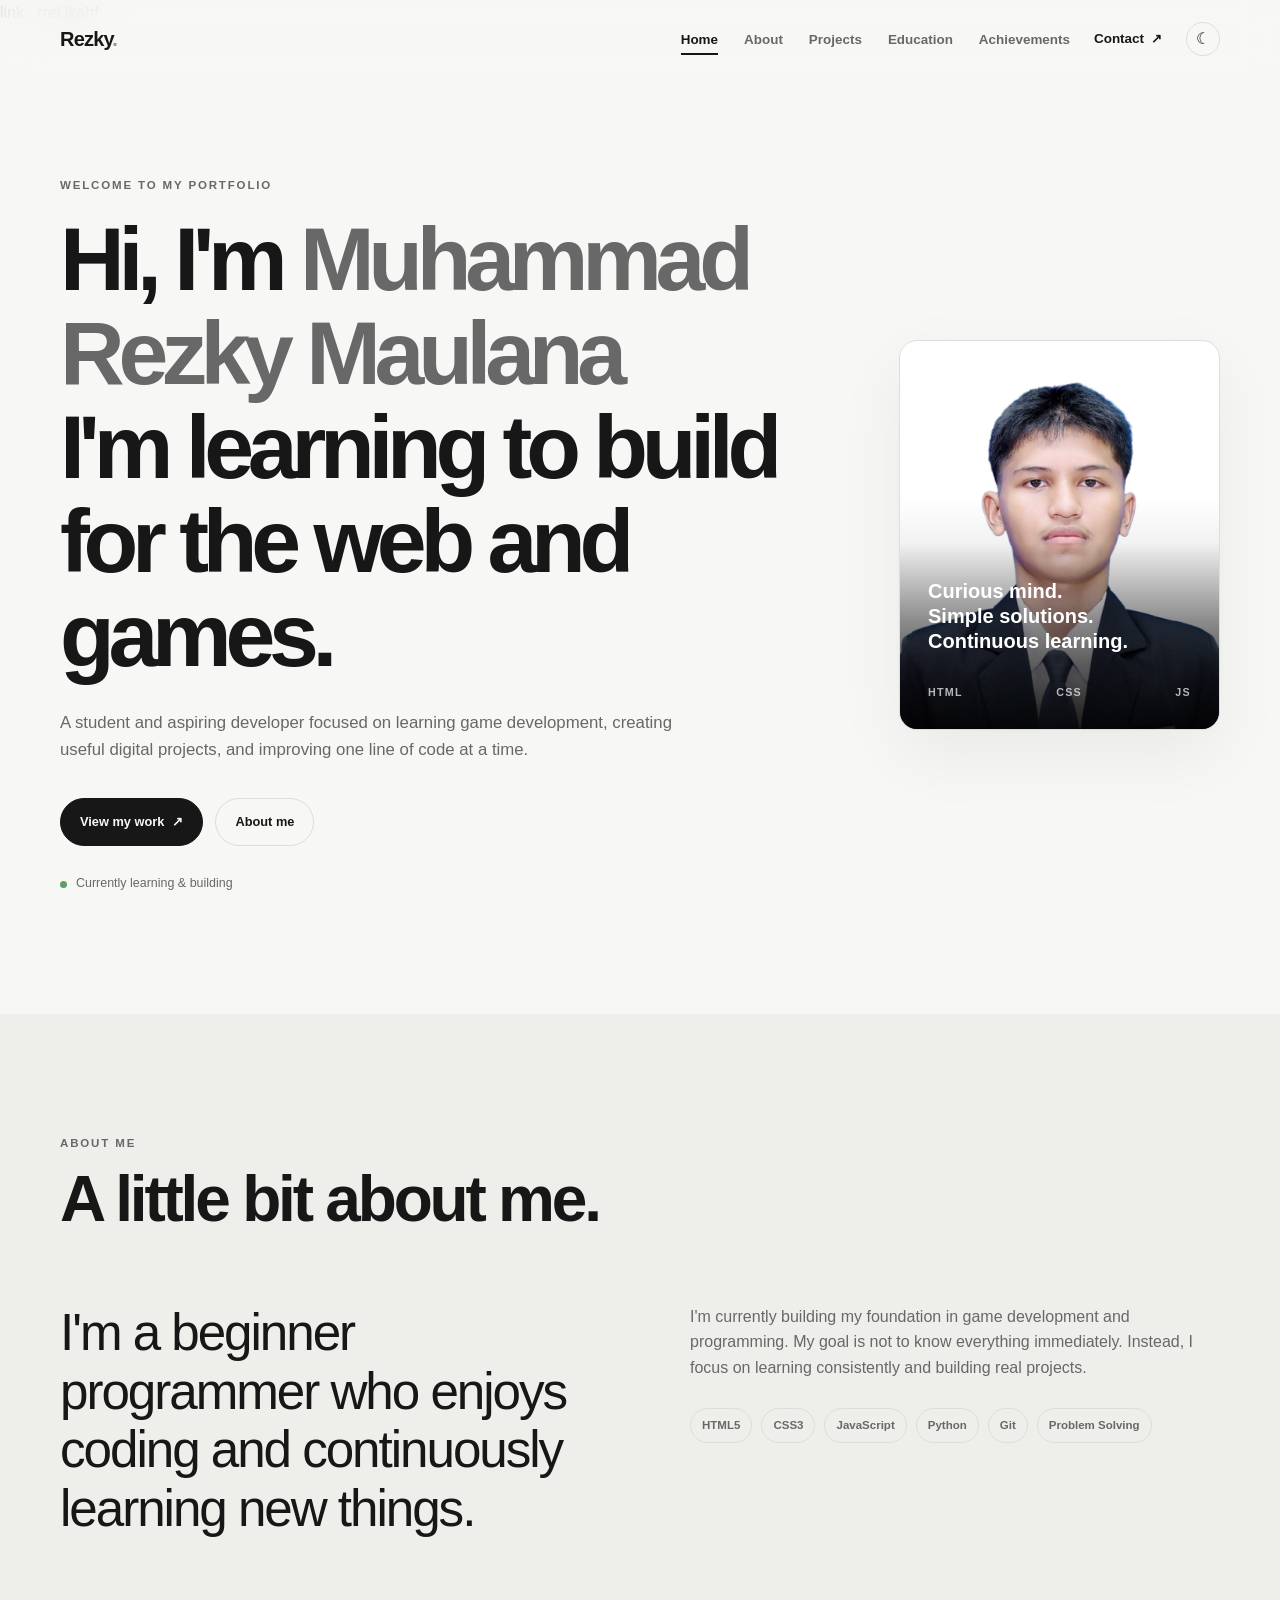
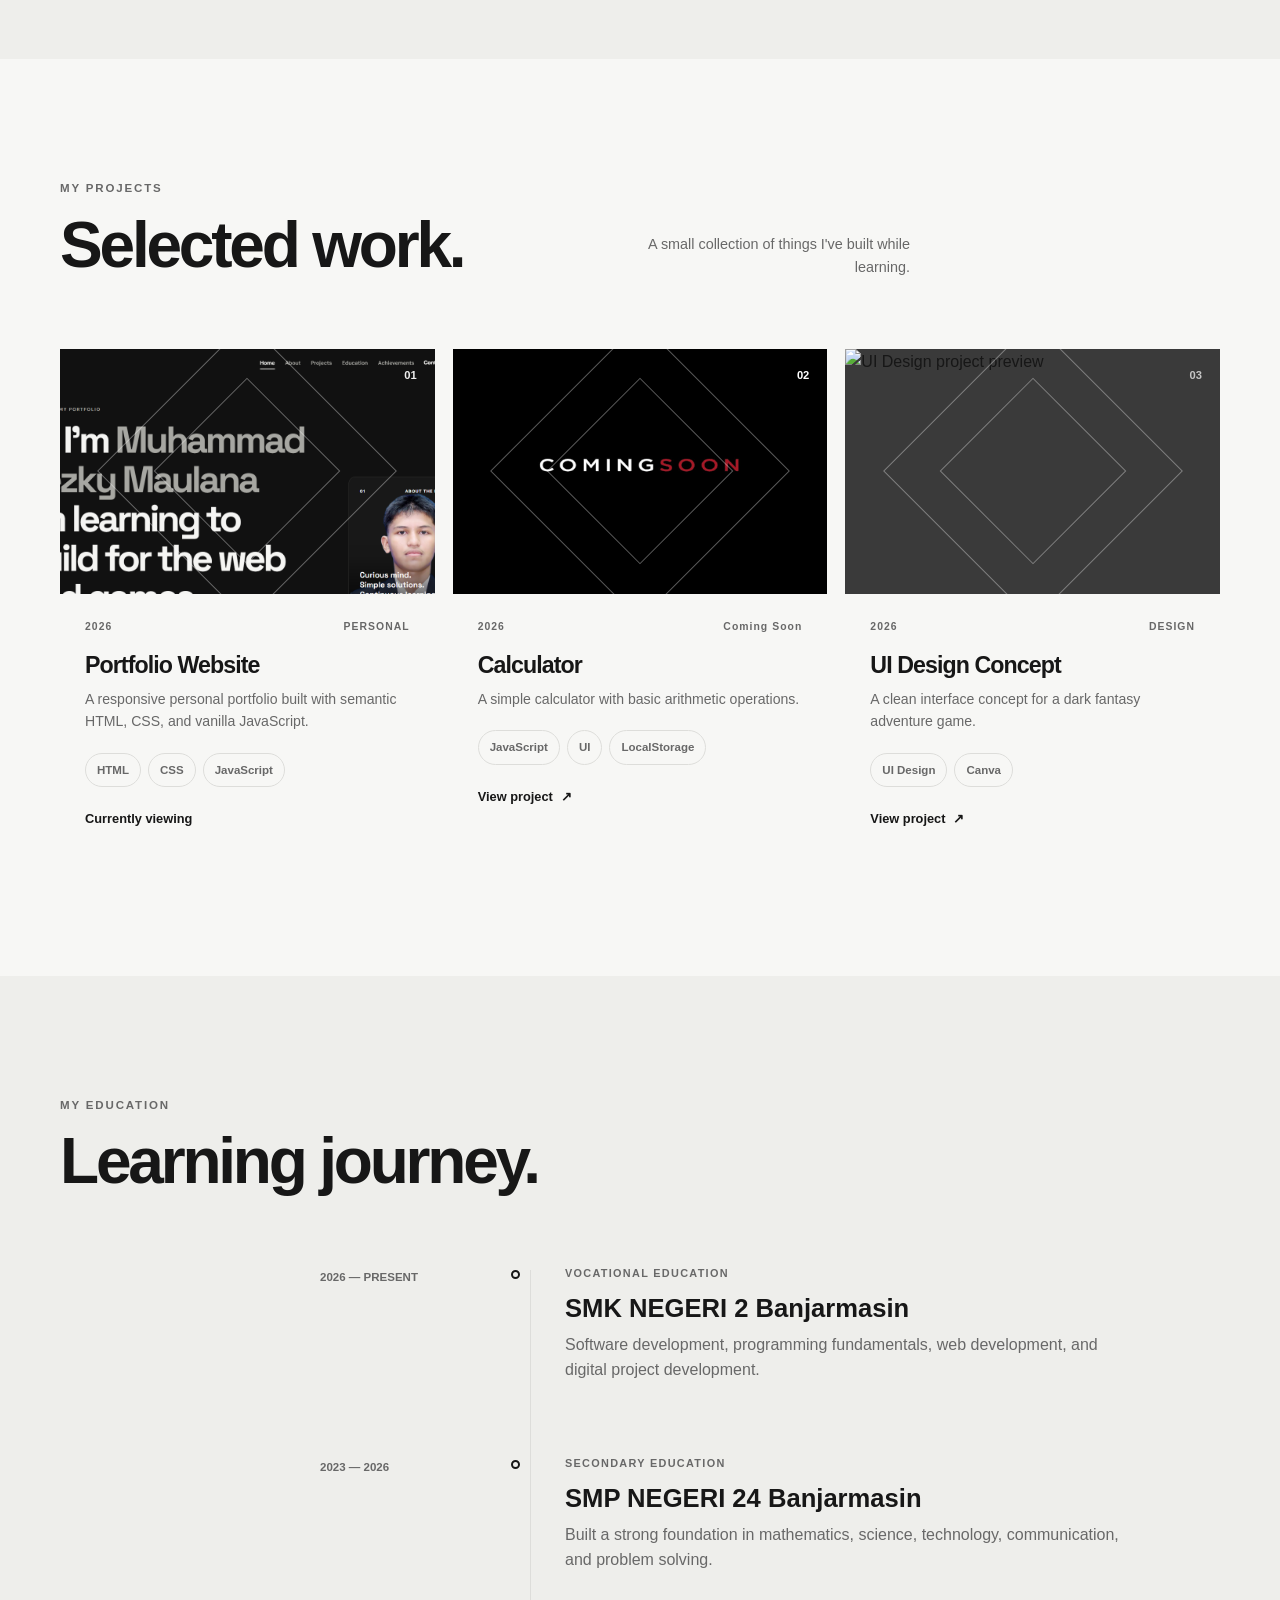
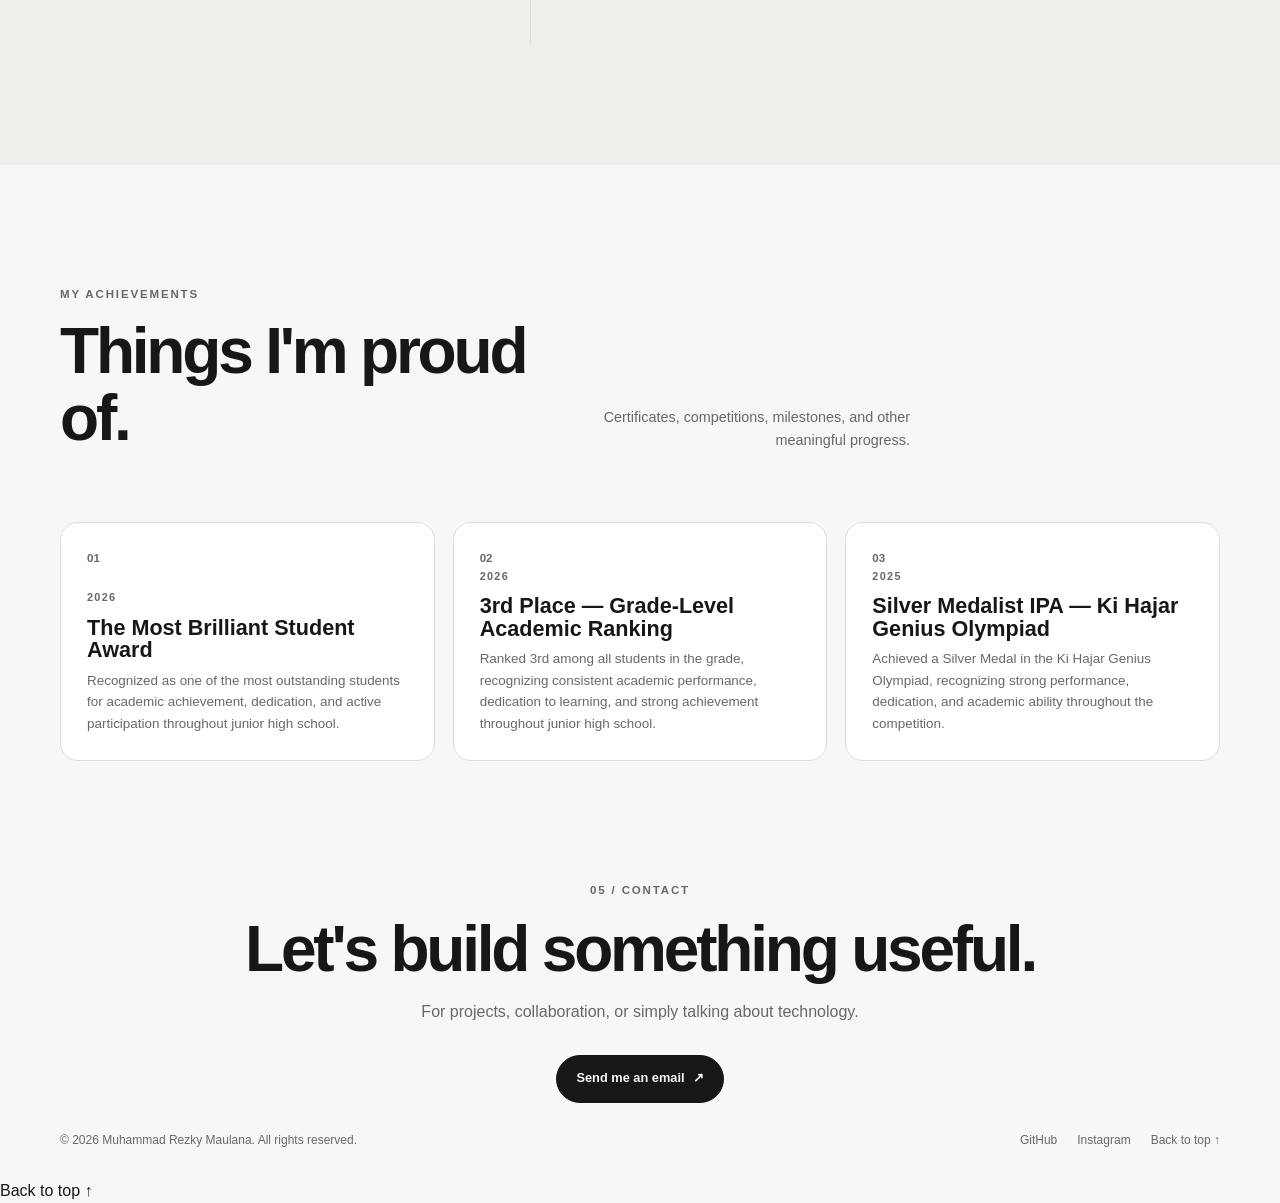
==== commit a0a2e4a6: "Ubah href" ====
--- a/index.html
+++ b/index.html
@@ -21,11 +21,11 @@
     >
 
     <!-- CSS -->
-    <link rel="stylesheet" href="../css/base.css">
-    <link rel="stylesheet" href="../css/layout.css">
-    <link rel="stylesheet" href="../css/components.css">
-    <link rel="jasuhauhbl;idfkoijjdfjsstylesheet" href="../css/sections.css">
-    <link rel="stylesheet" href="../css/responsive.css">
+    <link rel="stylesheet" href="/css/base.css">
+    <link rel="stylesheet" href="/css/layout.css">
+    <link rel="stylesheet" href="/css/components.css">
+    <link rel="stylesheet" href="/css/sections.css">
+    <link rel="stylesheet" href="/css/responsive.css">
     link _rrel jkahf
 </head>
 
@@ -211,7 +211,7 @@
                 <div class="hero-card hero-card-photo reveal reveal-delay">
 
     <img
-        src="../assets/images/Pas_Foto_nobg.png"
+        src="/assets/images/Pas_Foto_nobg.png"
         alt="Profile photo"
         class="hero-profile-image"
     >
@@ -479,7 +479,7 @@
 
                         <div class="project-visual project-visual-two">
                             <img
-                                src="../assets/images/calculator.png"
+                                src="/assets/images/calculator.png"
                                 alt="Calculator application project preview"
                             >
                         </div>
@@ -553,7 +553,7 @@
                         <div class="project-visual project-visual-three">
 
                             <img
-                                src="../assets/images/ui-design-preview.png"
+                                src="/assets/images/ui-design-preview.png"
                                 alt="UI Design project preview"
                             >
                         </div>
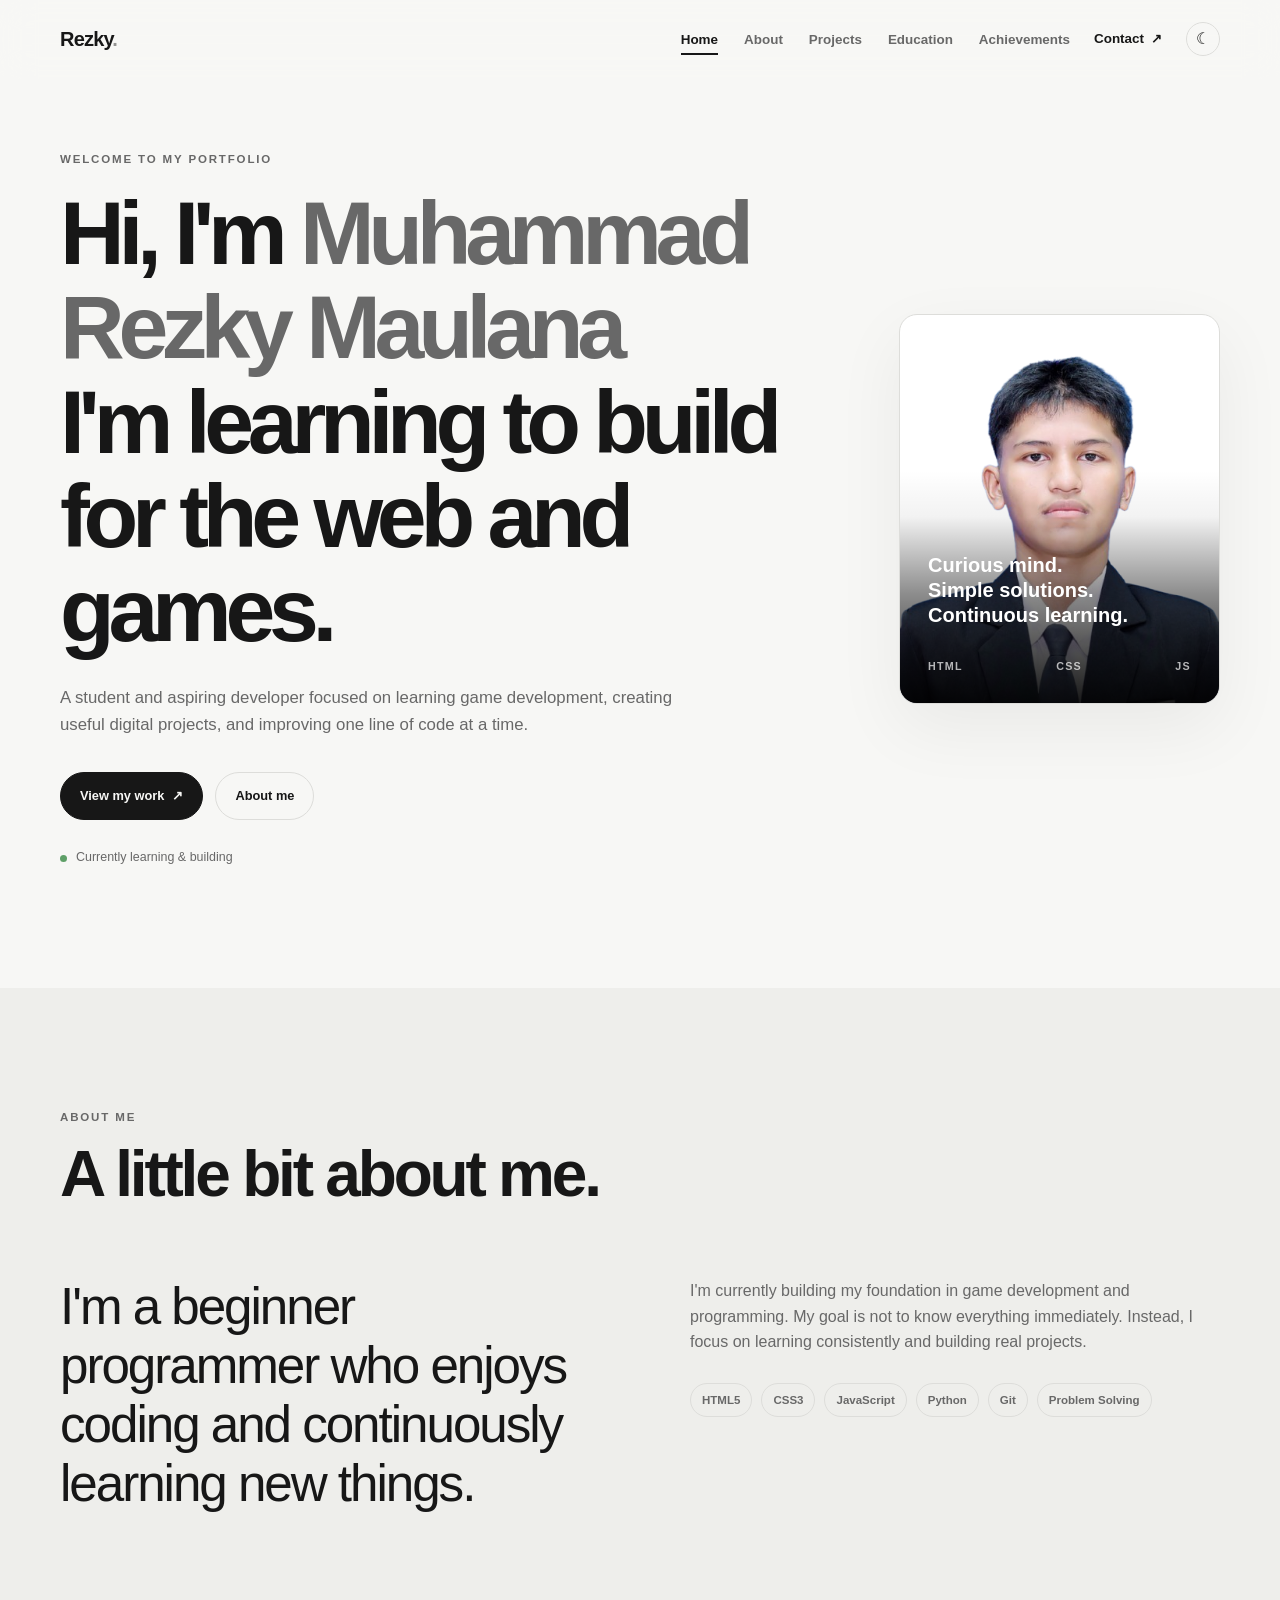
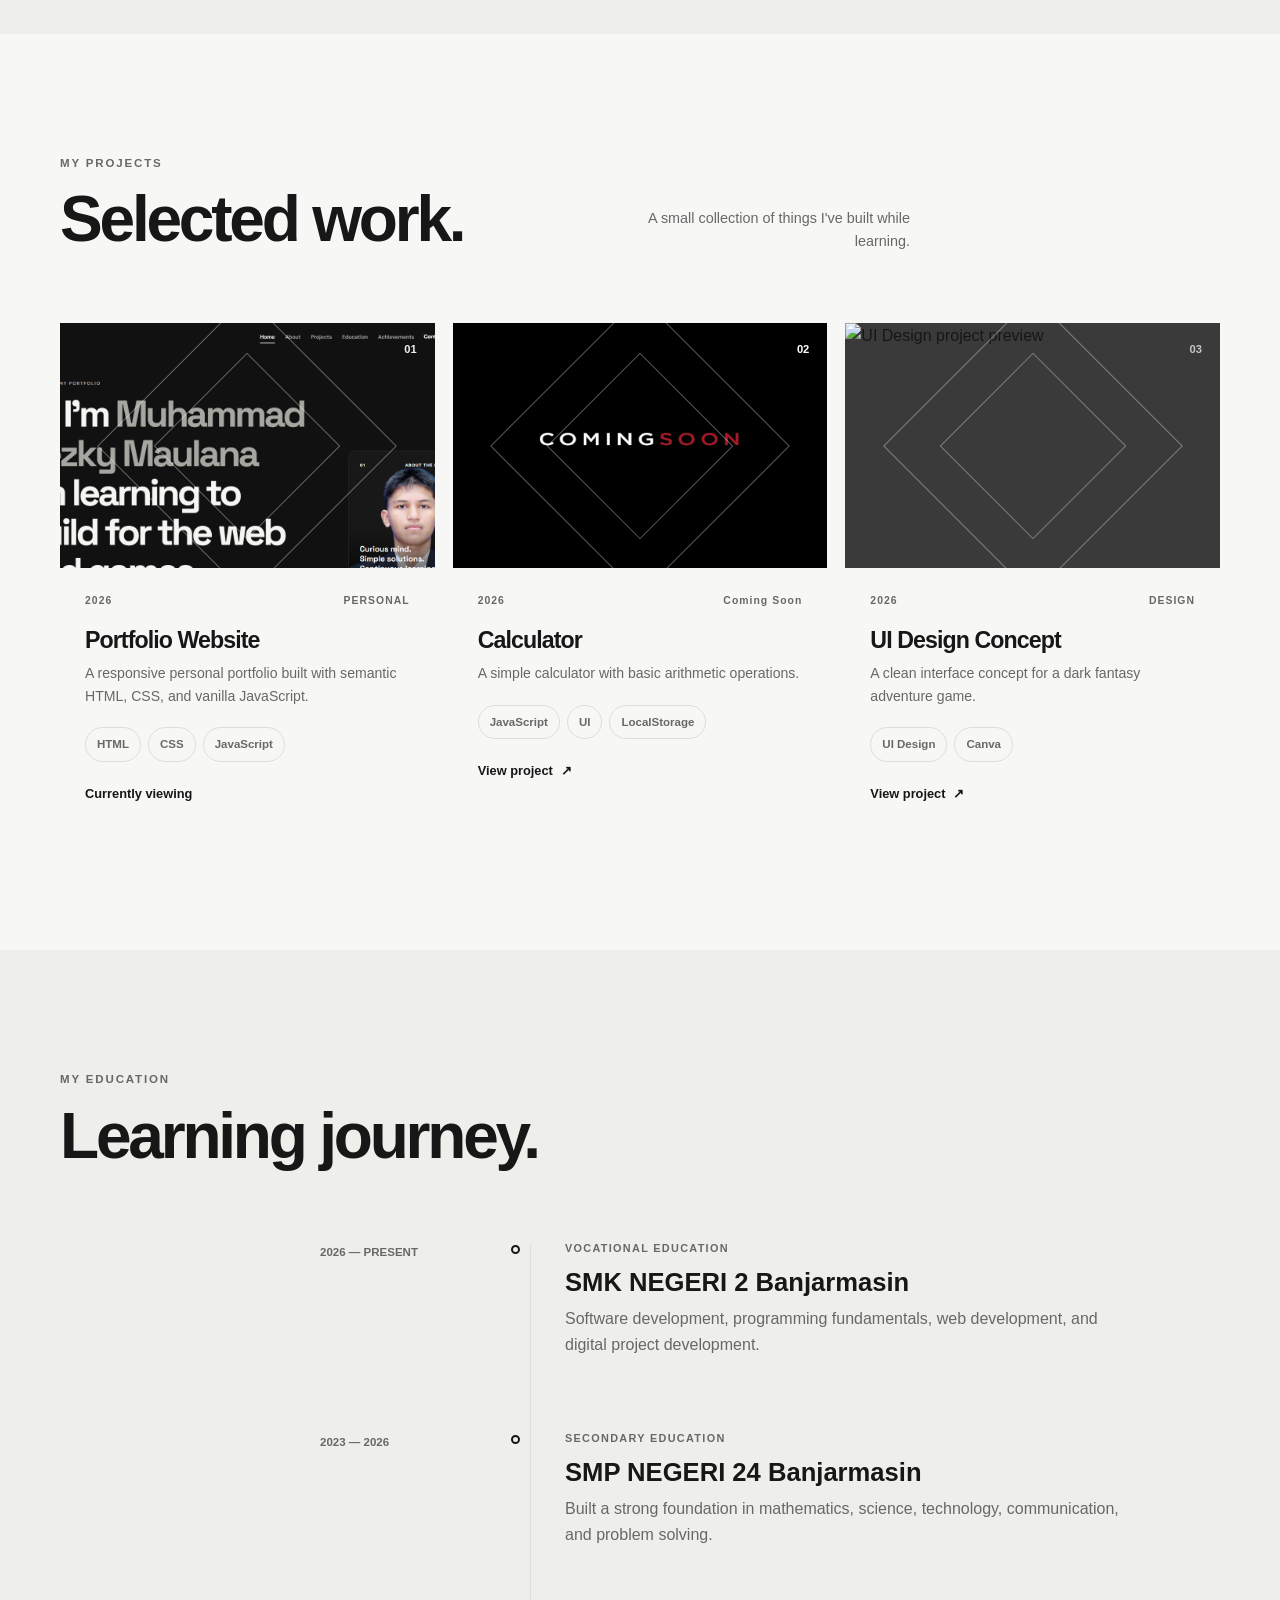
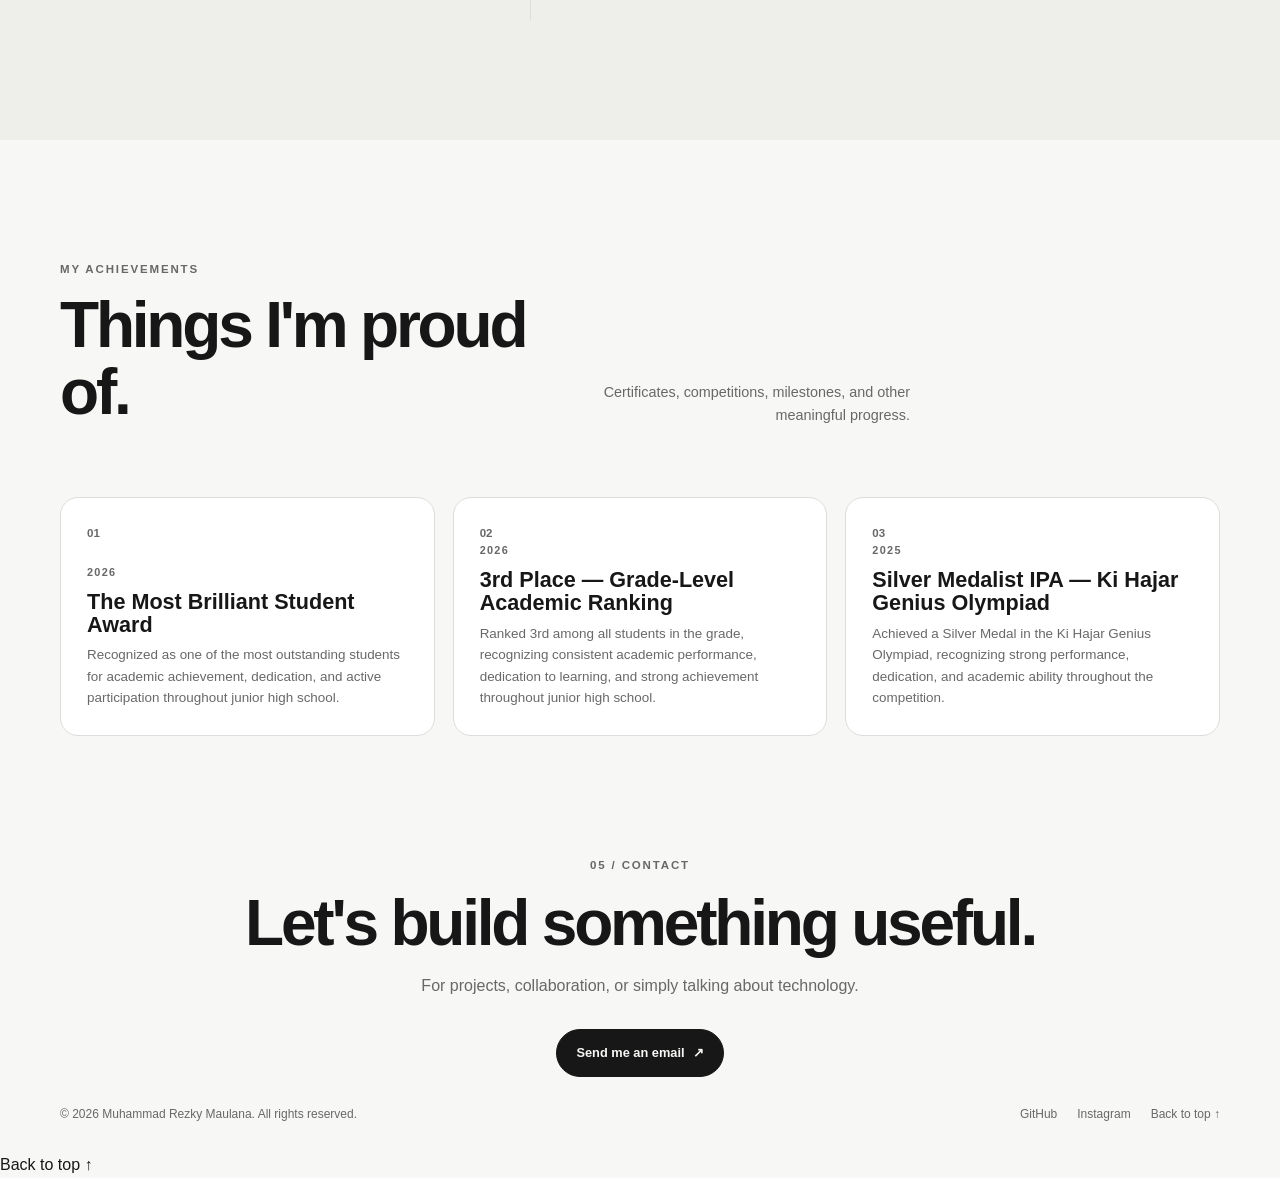
==== commit 19230101: "Fix asset paths for github pages" ====
--- a/index.html
+++ b/index.html
@@ -21,12 +21,11 @@
     >
 
     <!-- CSS -->
-    <link rel="stylesheet" href="/css/base.css">
-    <link rel="stylesheet" href="/css/layout.css">
-    <link rel="stylesheet" href="/css/components.css">
-    <link rel="stylesheet" href="/css/sections.css">
-    <link rel="stylesheet" href="/css/responsive.css">
-    link _rrel jkahf
+    <link rel="stylesheet" href="css/base.css">
+    <link rel="stylesheet" href="css/layout.css">
+    <link rel="stylesheet" href="css/components.css">
+    <link rel="stylesheet" href="css/sections.css">
+    <link rel="stylesheet" href="css/responsive.css">
 </head>
 
 <body>
@@ -211,7 +210,7 @@
                 <div class="hero-card hero-card-photo reveal reveal-delay">
 
     <img
-        src="/assets/images/Pas_Foto_nobg.png"
+        src="assets/images/Pas_Foto_nobg.png"
         alt="Profile photo"
         class="hero-profile-image"
     >
@@ -948,13 +947,10 @@
     </footer>
 
 
-    <script src="../js/theme.js"></script>
-
-    <script src="../js/navigation.js"></script>
-
-    <script src="../js/animations.js"></script>
-
-    <script src="../js/main.js"></script>
+    <script src="js/theme.js"></script>
+    <script src="js/navigation.js"></script>
+    <script src="js/animations.js"></script>
+    <script src="js/main.js"></script>
 
 </body>
 </html>
